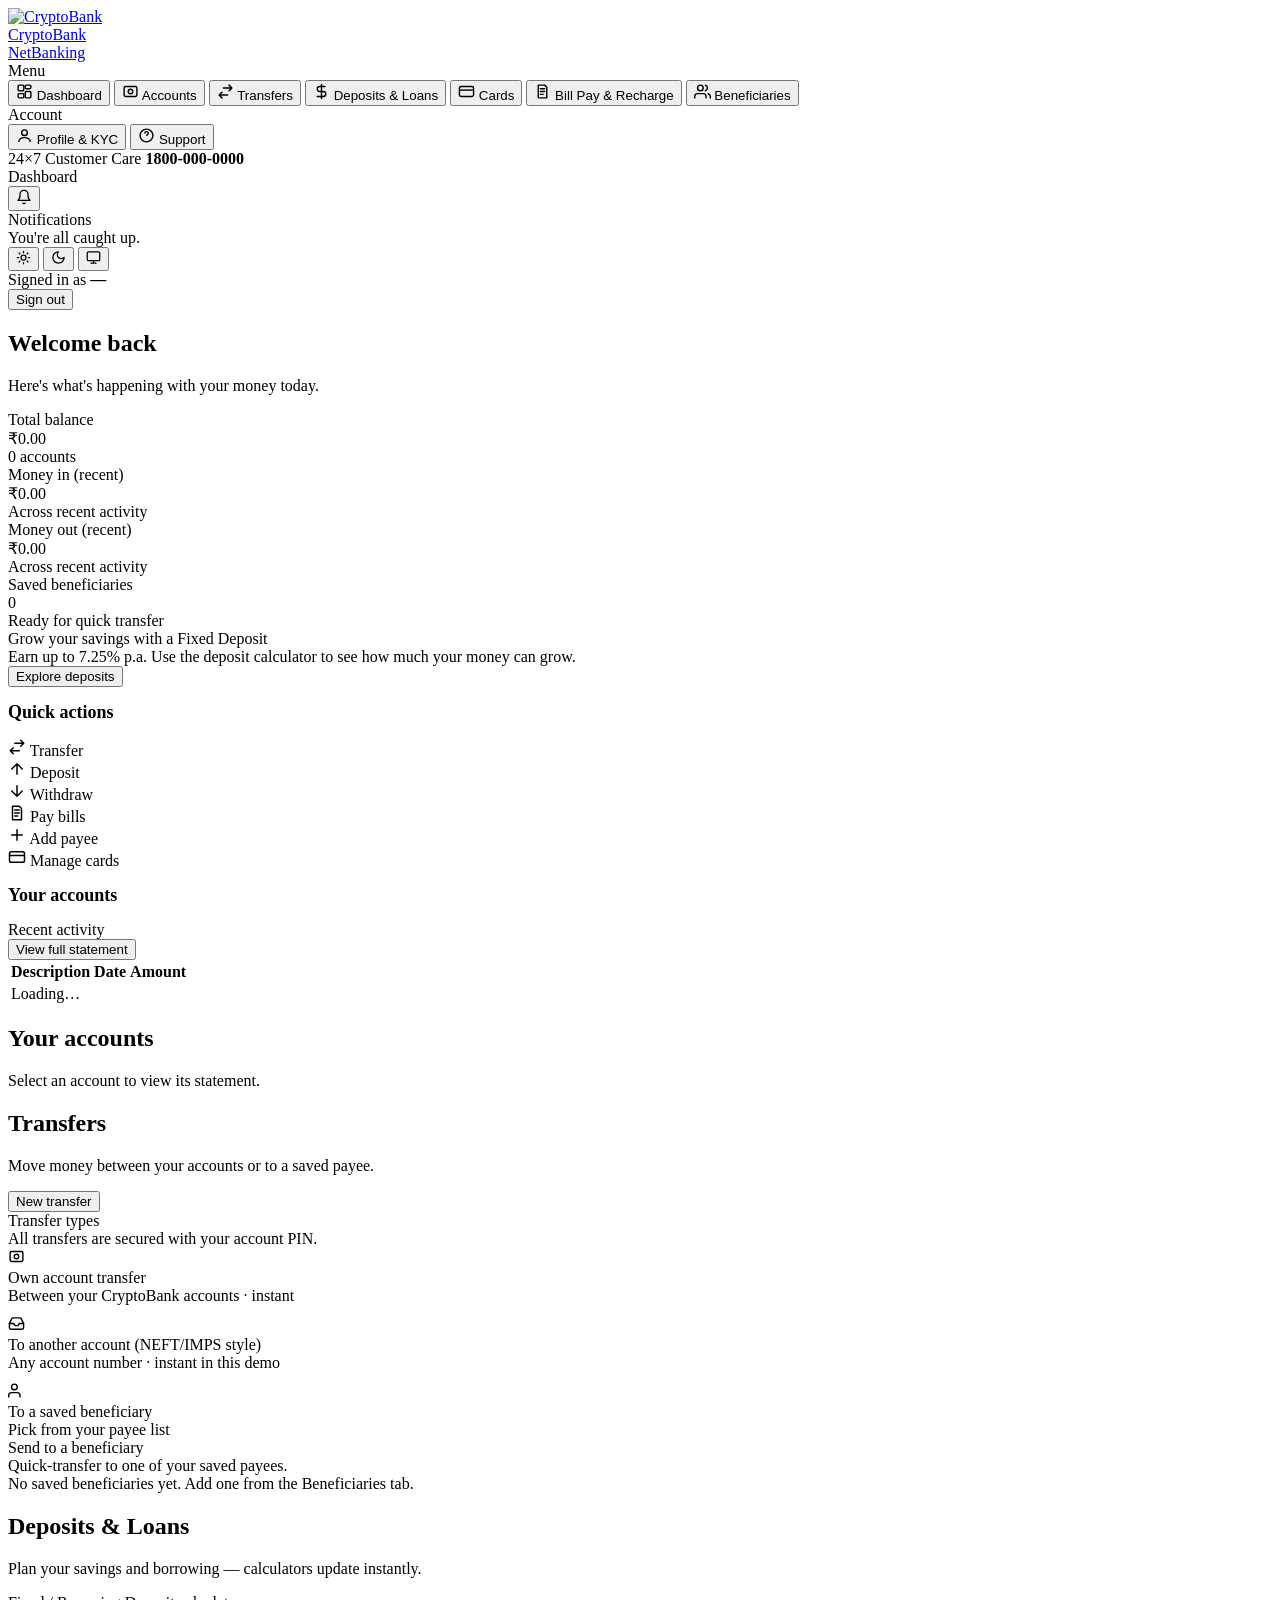
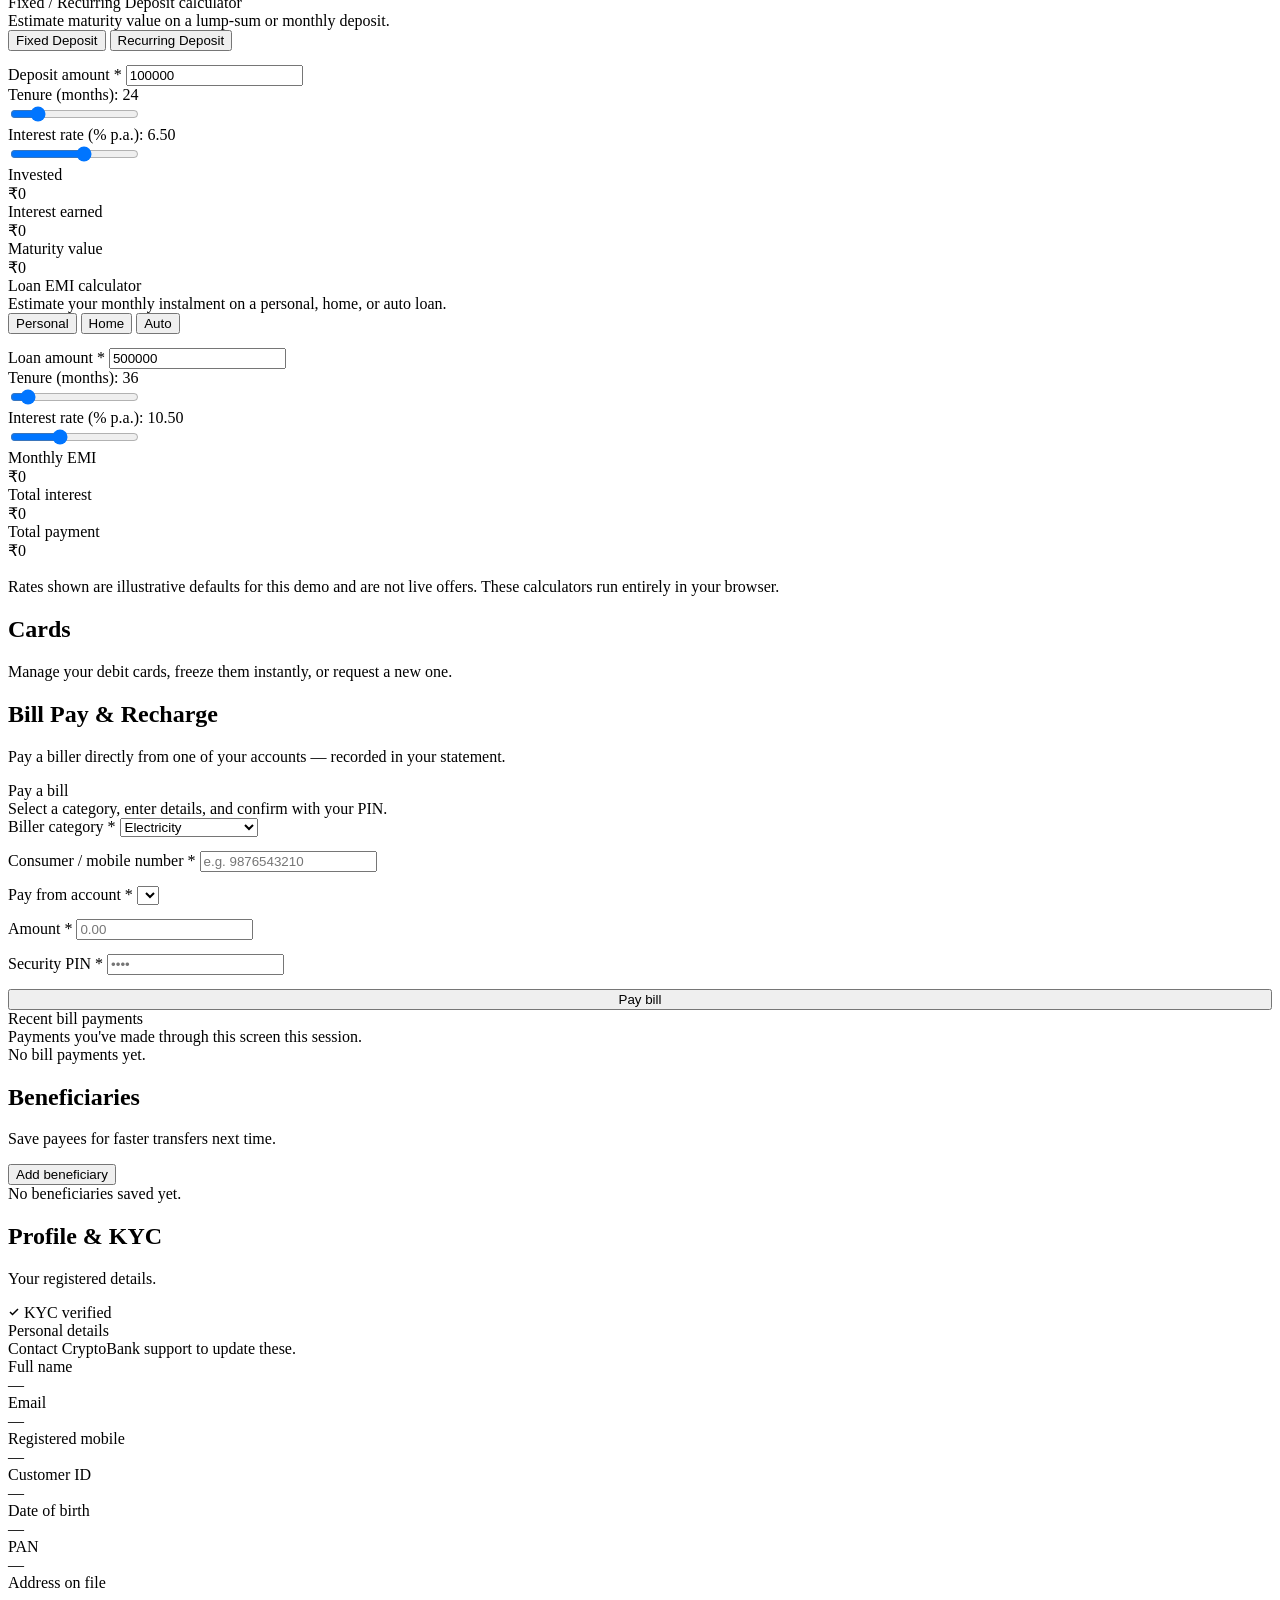
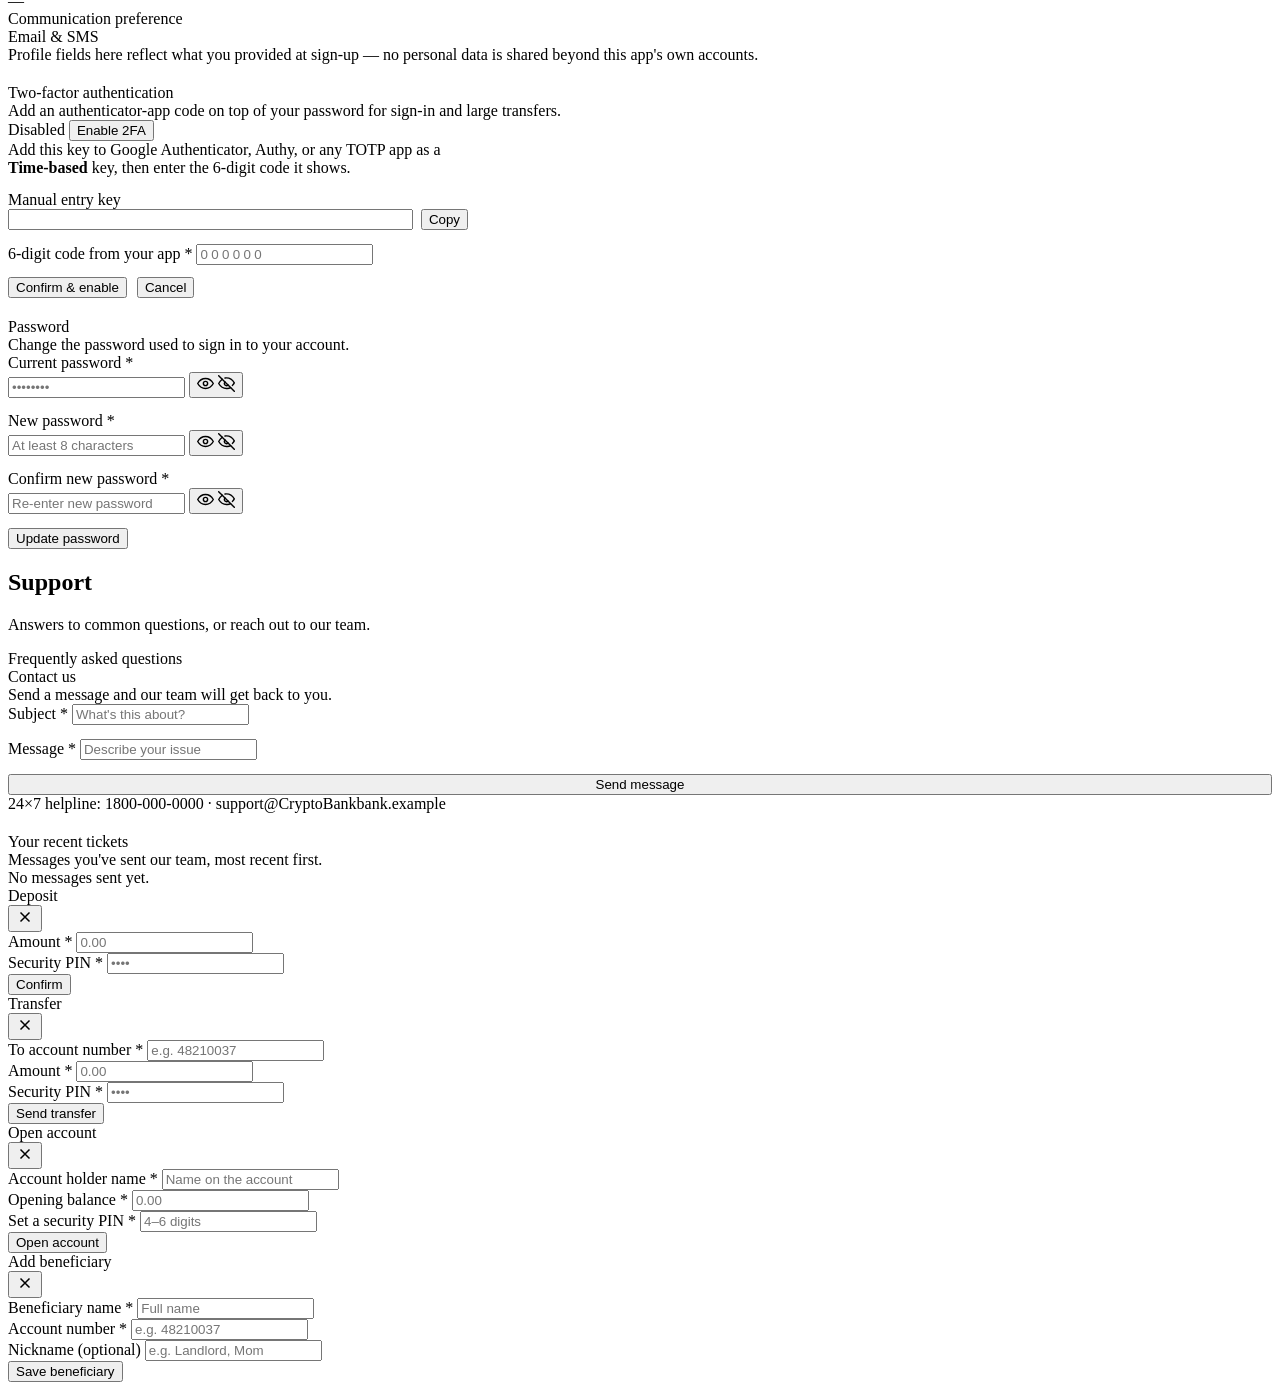
==== src/main/resources/static/index.html @ 28eaf807 "feat(frontend): implement comprehensive customer dashboard, calculators, virtual cards, and admin co" ====
<!DOCTYPE html>
<html lang="en">
<head>
  <meta charset="UTF-8" />
  <meta name="viewport" content="width=device-width, initial-scale=1.0" />
  <title>CryptoBank — NetBanking</title>
  <meta name="description" content="CryptoBank NetBanking — accounts, transfers, bill pay, cards, deposits, loans and more." />
  <link rel="icon" href="/assets/favicon.svg" />
  <link rel="preconnect" href="https://fonts.googleapis.com" />
  <link rel="preconnect" href="https://fonts.gstatic.com" crossorigin />
  <link href="https://fonts.googleapis.com/css2?family=Poppins:wght@500;600;700&family=Inter:wght@400;500;600;700&family=IBM+Plex+Mono:wght@400;600&display=swap" rel="stylesheet" />
  <link rel="stylesheet" href="/css/bank.css" />
  <script src="/js/theme-init.js"></script>
</head>
<body>
  <div class="app-shell">
    <!-- Sidebar -->
    <aside class="sidebar" id="sidebar">
      <a href="/index.html" class="sidebar__brand" aria-label="CryptoBank home">
        <img src="/assets/logo.svg" alt="CryptoBank" />
        <div>
          <div class="sidebar__brand-name">CryptoBank</div>
          <div class="sidebar__brand-sub">NetBanking</div>
        </div>
      </a>

      <nav class="nav" id="nav">
        <div class="nav__group-label">Menu</div>
        <button class="nav__item is-active" data-view="dashboard" type="button">
          <svg width="17" height="17" viewBox="0 0 24 24" fill="none" stroke="currentColor" stroke-width="2"><rect x="3" y="3" width="8" height="8" rx="1.5"/><rect x="13" y="3" width="8" height="5" rx="1.5"/><rect x="13" y="12" width="8" height="9" rx="1.5"/><rect x="3" y="15" width="8" height="6" rx="1.5"/></svg>
          Dashboard
        </button>
        <button class="nav__item" data-view="accounts" type="button">
          <svg width="17" height="17" viewBox="0 0 24 24" fill="none" stroke="currentColor" stroke-width="2"><rect x="3" y="5" width="18" height="14" rx="2"/><circle cx="12" cy="12" r="3.2"/></svg>
          Accounts
        </button>
        <button class="nav__item" data-view="transfers" type="button">
          <svg width="17" height="17" viewBox="0 0 24 24" fill="none" stroke="currentColor" stroke-width="2" stroke-linecap="round" stroke-linejoin="round"><path d="M17 3l4 4-4 4M21 7H9M7 21l-4-4 4-4M3 17h12"/></svg>
          Transfers
        </button>
        <button class="nav__item" data-view="deposits" type="button">
          <svg width="17" height="17" viewBox="0 0 24 24" fill="none" stroke="currentColor" stroke-width="2" stroke-linecap="round"><path d="M12 2v20M17 5H9.5a3.5 3.5 0 0 0 0 7h5a3.5 3.5 0 0 1 0 7H6"/></svg>
          Deposits &amp; Loans
        </button>
        <button class="nav__item" data-view="cards" type="button">
          <svg width="17" height="17" viewBox="0 0 24 24" fill="none" stroke="currentColor" stroke-width="2"><rect x="2" y="5" width="20" height="14" rx="2.5"/><path d="M2 10h20"/></svg>
          Cards
        </button>
        <button class="nav__item" data-view="billpay" type="button">
          <svg width="17" height="17" viewBox="0 0 24 24" fill="none" stroke="currentColor" stroke-width="2" stroke-linecap="round" stroke-linejoin="round"><path d="M6 3h9l3 3v15H6z"/><path d="M9 8h6M9 12h6M9 16h4"/></svg>
          Bill Pay &amp; Recharge
        </button>
        <button class="nav__item" data-view="beneficiaries" type="button">
          <svg width="17" height="17" viewBox="0 0 24 24" fill="none" stroke="currentColor" stroke-width="2" stroke-linecap="round" stroke-linejoin="round"><path d="M17 21v-2a4 4 0 0 0-4-4H5a4 4 0 0 0-4 4v2"/><circle cx="9" cy="7" r="4"/><path d="M23 21v-2a4 4 0 0 0-3-3.87M16 3.13a4 4 0 0 1 0 7.75"/></svg>
          Beneficiaries
        </button>
        <div class="nav__group-label">Account</div>
        <button class="nav__item" data-view="profile" type="button">
          <svg width="17" height="17" viewBox="0 0 24 24" fill="none" stroke="currentColor" stroke-width="2"><circle cx="12" cy="8" r="4"/><path d="M4 21c0-4 4-6 8-6s8 2 8 6"/></svg>
          Profile &amp; KYC
        </button>
        <button class="nav__item" data-view="support" type="button">
          <svg width="17" height="17" viewBox="0 0 24 24" fill="none" stroke="currentColor" stroke-width="2"><circle cx="12" cy="12" r="9"/><path d="M9.5 9a2.5 2.5 0 0 1 5 0c0 1.6-2.2 2-2.5 3.4M12 17h.01"/></svg>
          Support
        </button>
        <a class="nav__item" id="adminNavLink" href="/admin.html" hidden>
          <svg width="17" height="17" viewBox="0 0 24 24" fill="none" stroke="currentColor" stroke-width="2"><path d="M12 2l8 4v6c0 5-3.5 8.5-8 10-4.5-1.5-8-5-8-10V6z"/></svg>
          Admin console
        </a>
      </nav>

      <div class="sidebar__foot">
        <div class="sidebar__helpline">
          24×7 Customer Care
          <b>1800&#8209;000&#8209;0000</b>
        </div>
      </div>
    </aside>

    <!-- Main -->
    <div class="main-col">
      <header class="appbar">
        <button class="icon-toggle" id="menuToggle" aria-label="Menu" style="display:none">
          <svg width="17" height="17" viewBox="0 0 24 24" fill="none" stroke="currentColor" stroke-width="2" stroke-linecap="round"><path d="M4 6h16M4 12h16M4 18h16"/></svg>
        </button>
        <div class="appbar__title" id="viewTitle">Dashboard</div>

        <div class="appbar__right">
          <div class="dropdown">
            <button class="icon-toggle" id="notifBtn" aria-label="Notifications" title="Notifications">
              <svg width="16" height="16" viewBox="0 0 24 24" fill="none" stroke="currentColor" stroke-width="2" stroke-linecap="round" stroke-linejoin="round"><path d="M18 8a6 6 0 0 0-12 0c0 7-3 9-3 9h18s-3-2-3-9"/><path d="M13.73 21a2 2 0 0 1-3.46 0"/></svg>
              <span class="icon-toggle__dot" id="notifDot" hidden></span>
            </button>
            <div class="dropdown__panel" id="notifPanel">
              <div class="dropdown__head">Notifications</div>
              <div id="notifList"><div class="dropdown__empty">You're all caught up.</div></div>
            </div>
          </div>

          <div class="theme-toggle" role="group" aria-label="Theme">
            <button type="button" data-theme-set="light" aria-label="Light" title="Light"><svg width="15" height="15" viewBox="0 0 24 24" fill="none" stroke="currentColor" stroke-width="2" stroke-linecap="round"><circle cx="12" cy="12" r="4"/><path d="M12 2v2M12 20v2M4.9 4.9l1.4 1.4M17.7 17.7l1.4 1.4M2 12h2M20 12h2M4.9 19.1l1.4-1.4M17.7 6.3l1.4-1.4"/></svg></button>
            <button type="button" data-theme-set="dark" aria-label="Dark" title="Dark"><svg width="15" height="15" viewBox="0 0 24 24" fill="none" stroke="currentColor" stroke-width="2" stroke-linecap="round" stroke-linejoin="round"><path d="M12 3a6 6 0 0 0 9 9 9 9 0 1 1-9-9Z"/></svg></button>
            <button type="button" data-theme-set="system" aria-label="System" title="System"><svg width="15" height="15" viewBox="0 0 24 24" fill="none" stroke="currentColor" stroke-width="2" stroke-linecap="round" stroke-linejoin="round"><rect x="2" y="3" width="20" height="14" rx="2"/><path d="M8 21h8M12 17v4"/></svg></button>
          </div>
          <div class="user-chip"><span>Signed in as</span> <b id="userName">—</b></div>
          <button class="btn btn--ghost btn--sm" id="logoutBtn">Sign out</button>
        </div>
      </header>

      <main class="wrap">

        <!-- ================= DASHBOARD ================= -->
        <section class="view is-active view-panel" data-view="dashboard">
          <div class="row-between">
            <div>
              <h1 class="section-title">Welcome back<span id="dashName"></span></h1>
              <p class="section-sub">Here's what's happening with your money today.</p>
            </div>
          </div>

          <div class="stat-grid">
            <div class="stat-card">
              <div class="stat-card__label">Total balance</div>
              <div class="stat-card__value" id="statTotal"><span class="cur">₹</span>0.00</div>
              <div class="stat-card__meta" id="statAccountsCount">0 accounts</div>
            </div>
            <div class="stat-card">
              <div class="stat-card__label">Money in (recent)</div>
              <div class="stat-card__value" id="statIn"><span class="cur">₹</span>0.00</div>
              <div class="stat-card__meta">Across recent activity</div>
            </div>
            <div class="stat-card">
              <div class="stat-card__label">Money out (recent)</div>
              <div class="stat-card__value" id="statOut"><span class="cur">₹</span>0.00</div>
              <div class="stat-card__meta">Across recent activity</div>
            </div>
            <div class="stat-card">
              <div class="stat-card__label">Saved beneficiaries</div>
              <div class="stat-card__value" id="statBenef">0</div>
              <div class="stat-card__meta">Ready for quick transfer</div>
            </div>
          </div>

          <div class="promo-banner">
            <div>
              <div class="promo-banner__title">Grow your savings with a Fixed Deposit</div>
              <div class="promo-banner__sub">Earn up to 7.25% p.a. Use the deposit calculator to see how much your money can grow.</div>
            </div>
            <button class="btn btn--primary btn--sm" data-goto="deposits">Explore deposits</button>
          </div>

          <div class="row-between" style="margin-bottom:12px">
            <h2 class="section-title" style="font-size:18px">Quick actions</h2>
          </div>
          <div class="quick-grid">
            <div class="quick-tile" data-quick="transfer">
              <span class="quick-tile__ic"><svg width="18" height="18" viewBox="0 0 24 24" fill="none" stroke="currentColor" stroke-width="2" stroke-linecap="round" stroke-linejoin="round"><path d="M17 3l4 4-4 4M21 7H9M7 21l-4-4 4-4M3 17h12"/></svg></span>
              <span class="quick-tile__label">Transfer</span>
            </div>
            <div class="quick-tile" data-quick="credit">
              <span class="quick-tile__ic"><svg width="18" height="18" viewBox="0 0 24 24" fill="none" stroke="currentColor" stroke-width="2" stroke-linecap="round"><path d="M12 19V5M5 12l7-7 7 7"/></svg></span>
              <span class="quick-tile__label">Deposit</span>
            </div>
            <div class="quick-tile" data-quick="debit">
              <span class="quick-tile__ic"><svg width="18" height="18" viewBox="0 0 24 24" fill="none" stroke="currentColor" stroke-width="2" stroke-linecap="round"><path d="M12 5v14M5 12l7 7 7-7"/></svg></span>
              <span class="quick-tile__label">Withdraw</span>
            </div>
            <div class="quick-tile" data-goto="billpay">
              <span class="quick-tile__ic"><svg width="18" height="18" viewBox="0 0 24 24" fill="none" stroke="currentColor" stroke-width="2" stroke-linecap="round" stroke-linejoin="round"><path d="M6 3h9l3 3v15H6z"/><path d="M9 8h6M9 12h6M9 16h4"/></svg></span>
              <span class="quick-tile__label">Pay bills</span>
            </div>
            <div class="quick-tile" data-goto="beneficiaries">
              <span class="quick-tile__ic"><svg width="18" height="18" viewBox="0 0 24 24" fill="none" stroke="currentColor" stroke-width="2" stroke-linecap="round" stroke-linejoin="round"><path d="M12 5v14M5 12h14"/></svg></span>
              <span class="quick-tile__label">Add payee</span>
            </div>
            <div class="quick-tile" data-goto="cards">
              <span class="quick-tile__ic"><svg width="18" height="18" viewBox="0 0 24 24" fill="none" stroke="currentColor" stroke-width="2"><rect x="2" y="5" width="20" height="14" rx="2.5"/><path d="M2 10h20"/></svg></span>
              <span class="quick-tile__label">Manage cards</span>
            </div>
          </div>

          <div class="row-between" style="margin-bottom:12px">
            <h2 class="section-title" style="font-size:18px">Your accounts</h2>
          </div>
          <div class="cards-rail" id="dashCardsRail"></div>

          <div class="statement">
            <div class="statement__head">
              <div class="statement__title">Recent activity</div>
              <button class="btn btn--ghost btn--sm" data-goto="accounts">View full statement</button>
            </div>
            <div class="table-scroll">
              <table>
                <thead><tr><th>Description</th><th>Date</th><th class="num">Amount</th></tr></thead>
                <tbody id="recentBody"><tr><td colspan="3"><div class="state"><div class="state__title">Loading…</div></div></td></tr></tbody>
              </table>
            </div>
          </div>
        </section>

        <!-- ================= ACCOUNTS ================= -->
        <section class="view view-panel" data-view="accounts">
          <div class="row-between">
            <div>
              <h1 class="section-title">Your accounts</h1>
              <p class="section-sub" id="accountsSub">Select an account to view its statement.</p>
            </div>
          </div>

          <div class="cards-rail" id="cardsRail"></div>

          <section id="detailSection" hidden>
            <div class="actions-bar">
              <button class="btn btn--primary btn--sm" data-action="credit">Deposit</button>
              <button class="btn btn--ghost btn--sm" data-action="debit">Withdraw</button>
              <button class="btn btn--ghost btn--sm" data-action="transfer">Transfer</button>
              <button class="btn btn--ghost btn--sm" id="downloadStatementBtn">Download statement (CSV)</button>
            </div>

            <div class="statement">
              <div class="statement__head">
                <div>
                  <div class="statement__title">Statement</div>
                  <div class="statement__acct" id="statementAcct">—</div>
                </div>
              </div>
              <div class="table-scroll">
                <table>
                  <thead>
                    <tr><th>Description</th><th>Date</th><th class="num">Amount</th><th class="num">Balance</th></tr>
                  </thead>
                  <tbody id="ledgerBody"></tbody>
                </table>
              </div>
              <div class="pagination" id="pagination" hidden>
                <span class="pagination__info" id="pageInfo"></span>
                <div class="pagination__controls">
                  <button class="icon-btn" id="prevPage" aria-label="Previous">‹</button>
                  <span class="pagination__page" id="pageIndicator"></span>
                  <button class="icon-btn" id="nextPage" aria-label="Next">›</button>
                </div>
              </div>
            </div>
          </section>
        </section>

        <!-- ================= TRANSFERS ================= -->
        <section class="view view-panel" data-view="transfers">
          <div class="row-between">
            <div>
              <h1 class="section-title">Transfers</h1>
              <p class="section-sub">Move money between your accounts or to a saved payee.</p>
            </div>
            <button class="btn btn--primary btn--sm" id="newTransferBtn">New transfer</button>
          </div>

          <div class="grid-2">
            <div class="panel">
              <div class="panel__title">Transfer types</div>
              <div class="panel__sub">All transfers are secured with your account PIN.</div>
              <div style="display:flex;flex-direction:column;gap:10px">
                <div class="list-row">
                  <div class="list-row__avatar"><svg width="17" height="17" viewBox="0 0 24 24" fill="none" stroke="currentColor" stroke-width="2"><rect x="3" y="5" width="18" height="14" rx="2"/><circle cx="12" cy="12" r="3.2"/></svg></div>
                  <div><div class="list-row__name">Own account transfer</div><div class="list-row__meta">Between your CryptoBank accounts · instant</div></div>
                </div>
                <div class="list-row">
                  <div class="list-row__avatar"><svg width="17" height="17" viewBox="0 0 24 24" fill="none" stroke="currentColor" stroke-width="2" stroke-linecap="round"><path d="M22 12h-6l-2 3h-4l-2-3H2"/><path d="M5.45 5.11 2 12v6a2 2 0 0 0 2 2h16a2 2 0 0 0 2-2v-6l-3.45-6.89A2 2 0 0 0 16.76 4H7.24a2 2 0 0 0-1.79 1.11Z"/></svg></div>
                  <div><div class="list-row__name">To another account (NEFT/IMPS style)</div><div class="list-row__meta">Any account number · instant in this demo</div></div>
                </div>
                <div class="list-row">
                  <div class="list-row__avatar"><svg width="17" height="17" viewBox="0 0 24 24" fill="none" stroke="currentColor" stroke-width="2" stroke-linecap="round" stroke-linejoin="round"><path d="M17 21v-2a4 4 0 0 0-4-4H5a4 4 0 0 0-4 4v2"/><circle cx="9" cy="7" r="4"/></svg></div>
                  <div><div class="list-row__name">To a saved beneficiary</div><div class="list-row__meta">Pick from your payee list</div></div>
                </div>
              </div>
            </div>

            <div class="panel">
              <div class="panel__title">Send to a beneficiary</div>
              <div class="panel__sub">Quick-transfer to one of your saved payees.</div>
              <div id="transferBenefList"><div class="empty-hint">No saved beneficiaries yet. Add one from the Beneficiaries tab.</div></div>
            </div>
          </div>
        </section>

        <!-- ================= DEPOSITS & LOANS ================= -->
        <section class="view view-panel" data-view="deposits">
          <div class="row-between">
            <div>
              <h1 class="section-title">Deposits &amp; Loans</h1>
              <p class="section-sub">Plan your savings and borrowing — calculators update instantly.</p>
            </div>
          </div>

          <div class="grid-2">
            <div class="panel">
              <div class="panel__title">Fixed / Recurring Deposit calculator</div>
              <div class="panel__sub">Estimate maturity value on a lump-sum or monthly deposit.</div>

              <div class="tag-select" id="fdType">
                <button type="button" class="is-active" data-type="fd">Fixed Deposit</button>
                <button type="button" data-type="rd">Recurring Deposit</button>
              </div>

              <div class="field" style="margin-top:14px">
                <label id="fdAmountLabel">Deposit amount <span class="req">*</span></label>
                <input id="fdAmount" class="mono" inputmode="decimal" placeholder="e.g. 100000" value="100000" />
              </div>
              <div class="field">
                <label>Tenure (months): <span id="fdTenureVal">24</span></label>
                <div class="range-row">
                  <input type="range" id="fdTenure" min="3" max="120" value="24" />
                </div>
              </div>
              <div class="field">
                <label>Interest rate (% p.a.): <span id="fdRateVal">6.50</span></label>
                <div class="range-row">
                  <input type="range" id="fdRate" min="3" max="9" step="0.05" value="6.5" />
                </div>
              </div>

              <div class="result-strip">
                <div class="result-tile"><div class="result-tile__label">Invested</div><div class="result-tile__value" id="fdInvested">₹0</div></div>
                <div class="result-tile"><div class="result-tile__label">Interest earned</div><div class="result-tile__value" id="fdInterest">₹0</div></div>
                <div class="result-tile"><div class="result-tile__label">Maturity value</div><div class="result-tile__value" id="fdMaturity">₹0</div></div>
              </div>
            </div>

            <div class="panel">
              <div class="panel__title">Loan EMI calculator</div>
              <div class="panel__sub">Estimate your monthly instalment on a personal, home, or auto loan.</div>

              <div class="tag-select" id="loanType">
                <button type="button" class="is-active" data-rate="10.5">Personal</button>
                <button type="button" data-rate="8.4">Home</button>
                <button type="button" data-rate="9.2">Auto</button>
              </div>

              <div class="field" style="margin-top:14px">
                <label>Loan amount <span class="req">*</span></label>
                <input id="loanAmount" class="mono" inputmode="decimal" placeholder="e.g. 500000" value="500000" />
              </div>
              <div class="field">
                <label>Tenure (months): <span id="loanTenureVal">36</span></label>
                <div class="range-row">
                  <input type="range" id="loanTenure" min="6" max="360" value="36" />
                </div>
              </div>
              <div class="field">
                <label>Interest rate (% p.a.): <span id="loanRateVal">10.50</span></label>
                <div class="range-row">
                  <input type="range" id="loanRate" min="6" max="18" step="0.05" value="10.5" />
                </div>
              </div>

              <div class="result-strip">
                <div class="result-tile"><div class="result-tile__label">Monthly EMI</div><div class="result-tile__value" id="loanEmi">₹0</div></div>
                <div class="result-tile"><div class="result-tile__label">Total interest</div><div class="result-tile__value" id="loanInterest">₹0</div></div>
                <div class="result-tile"><div class="result-tile__label">Total payment</div><div class="result-tile__value" id="loanTotal">₹0</div></div>
              </div>
            </div>
          </div>
          <p class="note-strip" style="margin-top:18px">Rates shown are illustrative defaults for this demo and are not live offers. These calculators run entirely in your browser.</p>
        </section>

        <!-- ================= CARDS ================= -->
        <section class="view view-panel" data-view="cards">
          <div class="row-between">
            <div>
              <h1 class="section-title">Cards</h1>
              <p class="section-sub">Manage your debit cards, freeze them instantly, or request a new one.</p>
            </div>
          </div>
          <div id="cardsViewBody"></div>
        </section>

        <!-- ================= BILL PAY ================= -->
        <section class="view view-panel" data-view="billpay">
          <div class="row-between">
            <div>
              <h1 class="section-title">Bill Pay &amp; Recharge</h1>
              <p class="section-sub">Pay a biller directly from one of your accounts — recorded in your statement.</p>
            </div>
          </div>

          <div class="grid-2">
            <div class="panel">
              <div class="panel__title">Pay a bill</div>
              <div class="panel__sub">Select a category, enter details, and confirm with your PIN.</div>
              <form id="billForm" novalidate style="display:flex;flex-direction:column;gap:14px">
                <div class="field">
                  <label>Biller category <span class="req">*</span></label>
                  <select name="category" id="billCategory">
                    <option>Electricity</option>
                    <option>Mobile Recharge</option>
                    <option>DTH / Cable</option>
                    <option>Water Bill</option>
                    <option>Broadband / Wi-Fi</option>
                    <option>Credit Card Bill</option>
                    <option>Insurance Premium</option>
                    <option>LPG Gas Booking</option>
                  </select>
                </div>
                <div class="field">
                  <label>Consumer / mobile number <span class="req">*</span></label>
                  <input name="consumer" class="mono" placeholder="e.g. 9876543210" />
                  <span class="field__error" data-error="consumer"></span>
                </div>
                <div class="field">
                  <label>Pay from account <span class="req">*</span></label>
                  <select name="account" id="billAccount"></select>
                </div>
                <div class="field">
                  <label>Amount <span class="req">*</span></label>
                  <input name="amount" class="mono" inputmode="decimal" placeholder="0.00" />
                  <span class="field__error" data-error="amount"></span>
                </div>
                <div class="field">
                  <label>Security PIN <span class="req">*</span></label>
                  <input name="pin" class="mono" type="password" inputmode="numeric" placeholder="••••" maxlength="6" />
                  <span class="field__error" data-error="pin"></span>
                </div>
                <button type="submit" class="btn btn--primary btn--block" id="billSubmit">Pay bill</button>
              </form>
            </div>

            <div class="panel">
              <div class="panel__title">Recent bill payments</div>
              <div class="panel__sub">Payments you've made through this screen this session.</div>
              <div id="billHistory"><div class="empty-hint">No bill payments yet.</div></div>
            </div>
          </div>
        </section>

        <!-- ================= BENEFICIARIES ================= -->
        <section class="view view-panel" data-view="beneficiaries">
          <div class="row-between">
            <div>
              <h1 class="section-title">Beneficiaries</h1>
              <p class="section-sub">Save payees for faster transfers next time.</p>
            </div>
            <button class="btn btn--primary btn--sm" id="addBenefBtn">Add beneficiary</button>
          </div>
          <div class="panel">
            <div id="benefList"><div class="empty-hint">No beneficiaries saved yet.</div></div>
          </div>
        </section>

        <!-- ================= PROFILE ================= -->
        <section class="view view-panel" data-view="profile">
          <div class="row-between">
            <div>
              <h1 class="section-title">Profile &amp; KYC</h1>
              <p class="section-sub">Your registered details.</p>
            </div>
            <span class="kyc-badge"><svg width="12" height="12" viewBox="0 0 24 24" fill="none" stroke="currentColor" stroke-width="3"><path d="M20 6 9 17l-5-5"/></svg> KYC verified</span>
          </div>

          <div class="panel">
            <div class="panel__title">Personal details</div>
            <div class="panel__sub">Contact CryptoBank support to update these.</div>
            <div class="profile-grid">
              <div class="profile-row"><label>Full name</label><div class="val" id="profName">—</div></div>
              <div class="profile-row"><label>Email</label><div class="val" id="profEmail">—</div></div>
              <div class="profile-row"><label>Registered mobile</label><div class="val" id="profPhone">—</div></div>
              <div class="profile-row"><label>Customer ID</label><div class="val" id="profCustId">—</div></div>
              <div class="profile-row"><label>Date of birth</label><div class="val" id="profDob">—</div></div>
              <div class="profile-row"><label>PAN</label><div class="val" id="profPan">—</div></div>
              <div class="profile-row"><label>Address on file</label><div class="val" id="profAddress">—</div></div>
              <div class="profile-row"><label>Communication preference</label><div class="val">Email &amp; SMS</div></div>
            </div>
            <div class="note-strip">Profile fields here reflect what you provided at sign-up — no personal data is shared beyond this app's own accounts.</div>
          </div>

          <div class="panel" style="margin-top:20px">
            <div class="panel__title">Two-factor authentication</div>
            <div class="panel__sub">Add an authenticator-app code on top of your password for sign-in and large transfers.</div>

            <div id="twofaOff">
              <div class="row-between" style="gap:12px">
                <span class="status-pill status-pill--frozen" id="twofaOffBadge">Disabled</span>
                <button class="btn btn--primary btn--sm" id="twofaStartBtn">Enable 2FA</button>
              </div>
            </div>

            <div id="twofaSetup" hidden style="max-width:460px;display:flex;flex-direction:column;gap:14px">
              <div class="note-strip">Add this key to Google Authenticator, Authy, or any TOTP app as a <b>Time-based</b> key, then enter the 6-digit code it shows.</div>
              <div class="field">
                <label>Manual entry key</label>
                <div style="display:flex;gap:8px">
                  <input class="mono" id="twofaSecret" readonly style="flex:1" />
                  <button type="button" class="btn btn--ghost btn--sm" id="twofaCopyBtn">Copy</button>
                </div>
              </div>
              <form id="twofaEnableForm" novalidate style="display:flex;flex-direction:column;gap:12px">
                <div class="field">
                  <label>6-digit code from your app <span class="req">*</span></label>
                  <input name="code" class="mono" inputmode="numeric" maxlength="6" placeholder="000000" style="letter-spacing:.25em" />
                  <span class="field__error" data-error="code"></span>
                </div>
                <div style="display:flex;gap:10px">
                  <button type="submit" class="btn btn--primary" id="twofaEnableSubmit">Confirm &amp; enable</button>
                  <button type="button" class="btn btn--ghost" id="twofaCancelBtn">Cancel</button>
                </div>
              </form>
            </div>

            <div id="twofaOn" hidden>
              <div class="row-between" style="gap:12px;margin-bottom:14px">
                <span class="status-pill status-pill--active">Enabled</span>
                <span class="section-sub" style="margin:0">Transfers of ₹50,000+ will ask for a code.</span>
              </div>
              <form id="twofaDisableForm" novalidate style="display:flex;flex-direction:column;gap:14px;max-width:420px">
                <div class="field">
                  <label>Current password <span class="req">*</span></label>
                  <div class="field--password">
                    <input name="password" type="password" autocomplete="current-password" placeholder="••••••••" />
                    <button type="button" class="field__eye" data-toggle-pw aria-label="Show password" aria-pressed="false">
                      <svg width="17" height="17" viewBox="0 0 24 24" fill="none" stroke="currentColor" stroke-width="2" stroke-linecap="round" stroke-linejoin="round" class="eye-open"><path d="M1 12s4-7 11-7 11 7 11 7-4 7-11 7-11-7-11-7Z"/><circle cx="12" cy="12" r="3"/></svg>
                      <svg width="17" height="17" viewBox="0 0 24 24" fill="none" stroke="currentColor" stroke-width="2" stroke-linecap="round" stroke-linejoin="round" class="eye-closed"><path d="M17.94 17.94A10.94 10.94 0 0 1 12 19c-7 0-11-7-11-7a21.6 21.6 0 0 1 5.06-5.94M9.9 4.24A10.94 10.94 0 0 1 12 4c7 0 11 7 11 7a21.6 21.6 0 0 1-2.61 3.68M14.12 14.12a3 3 0 1 1-4.24-4.24"/><path d="M1 1l22 22"/></svg>
                    </button>
                  </div>
                  <span class="field__error" data-error="password"></span>
                </div>
                <div class="field">
                  <label>6-digit code <span class="req">*</span></label>
                  <input name="code" class="mono" inputmode="numeric" maxlength="6" placeholder="000000" style="letter-spacing:.25em" />
                  <span class="field__error" data-error="code"></span>
                </div>
                <button type="submit" class="btn btn--danger" id="twofaDisableSubmit" style="align-self:flex-start">Disable 2FA</button>
              </form>
            </div>
          </div>

          <div class="panel" style="margin-top:20px">
            <div class="panel__title">Password</div>
            <div class="panel__sub">Change the password used to sign in to your account.</div>
            <form id="passwordForm" novalidate style="display:flex;flex-direction:column;gap:14px;max-width:420px">
              <div class="field">
                <label>Current password <span class="req">*</span></label>
                <div class="field--password">
                  <input name="currentPassword" type="password" autocomplete="current-password" placeholder="••••••••" />
                  <button type="button" class="field__eye" data-toggle-pw aria-label="Show password" aria-pressed="false">
                    <svg width="17" height="17" viewBox="0 0 24 24" fill="none" stroke="currentColor" stroke-width="2" stroke-linecap="round" stroke-linejoin="round" class="eye-open"><path d="M1 12s4-7 11-7 11 7 11 7-4 7-11 7-11-7-11-7Z"/><circle cx="12" cy="12" r="3"/></svg>
                    <svg width="17" height="17" viewBox="0 0 24 24" fill="none" stroke="currentColor" stroke-width="2" stroke-linecap="round" stroke-linejoin="round" class="eye-closed"><path d="M17.94 17.94A10.94 10.94 0 0 1 12 19c-7 0-11-7-11-7a21.6 21.6 0 0 1 5.06-5.94M9.9 4.24A10.94 10.94 0 0 1 12 4c7 0 11 7 11 7a21.6 21.6 0 0 1-2.61 3.68M14.12 14.12a3 3 0 1 1-4.24-4.24"/><path d="M1 1l22 22"/></svg>
                  </button>
                </div>
                <span class="field__error" data-error="currentPassword"></span>
              </div>
              <div class="field">
                <label>New password <span class="req">*</span></label>
                <div class="field--password">
                  <input name="newPassword" type="password" autocomplete="new-password" placeholder="At least 8 characters" />
                  <button type="button" class="field__eye" data-toggle-pw aria-label="Show password" aria-pressed="false">
                    <svg width="17" height="17" viewBox="0 0 24 24" fill="none" stroke="currentColor" stroke-width="2" stroke-linecap="round" stroke-linejoin="round" class="eye-open"><path d="M1 12s4-7 11-7 11 7 11 7-4 7-11 7-11-7-11-7Z"/><circle cx="12" cy="12" r="3"/></svg>
                    <svg width="17" height="17" viewBox="0 0 24 24" fill="none" stroke="currentColor" stroke-width="2" stroke-linecap="round" stroke-linejoin="round" class="eye-closed"><path d="M17.94 17.94A10.94 10.94 0 0 1 12 19c-7 0-11-7-11-7a21.6 21.6 0 0 1 5.06-5.94M9.9 4.24A10.94 10.94 0 0 1 12 4c7 0 11 7 11 7a21.6 21.6 0 0 1-2.61 3.68M14.12 14.12a3 3 0 1 1-4.24-4.24"/><path d="M1 1l22 22"/></svg>
                  </button>
                </div>
                <span class="field__error" data-error="newPassword"></span>
              </div>
              <div class="field">
                <label>Confirm new password <span class="req">*</span></label>
                <div class="field--password">
                  <input name="confirmPassword" type="password" autocomplete="new-password" placeholder="Re-enter new password" />
                  <button type="button" class="field__eye" data-toggle-pw aria-label="Show password" aria-pressed="false">
                    <svg width="17" height="17" viewBox="0 0 24 24" fill="none" stroke="currentColor" stroke-width="2" stroke-linecap="round" stroke-linejoin="round" class="eye-open"><path d="M1 12s4-7 11-7 11 7 11 7-4 7-11 7-11-7-11-7Z"/><circle cx="12" cy="12" r="3"/></svg>
                    <svg width="17" height="17" viewBox="0 0 24 24" fill="none" stroke="currentColor" stroke-width="2" stroke-linecap="round" stroke-linejoin="round" class="eye-closed"><path d="M17.94 17.94A10.94 10.94 0 0 1 12 19c-7 0-11-7-11-7a21.6 21.6 0 0 1 5.06-5.94M9.9 4.24A10.94 10.94 0 0 1 12 4c7 0 11 7 11 7a21.6 21.6 0 0 1-2.61 3.68M14.12 14.12a3 3 0 1 1-4.24-4.24"/><path d="M1 1l22 22"/></svg>
                  </button>
                </div>
                <span class="field__error" data-error="confirmPassword"></span>
              </div>
              <button type="submit" class="btn btn--primary" id="passwordSubmit" style="align-self:flex-start">Update password</button>
            </form>
          </div>
        </section>

        <!-- ================= SUPPORT ================= -->
        <section class="view view-panel" data-view="support">
          <div class="row-between">
            <div>
              <h1 class="section-title">Support</h1>
              <p class="section-sub">Answers to common questions, or reach out to our team.</p>
            </div>
          </div>

          <div class="grid-2">
            <div class="panel">
              <div class="panel__title">Frequently asked questions</div>
              <div id="faqList"></div>
            </div>
            <div class="panel">
              <div class="panel__title">Contact us</div>
              <div class="panel__sub">Send a message and our team will get back to you.</div>
              <form id="supportForm" style="display:flex;flex-direction:column;gap:14px">
                <div class="field">
                  <label>Subject <span class="req">*</span></label>
                  <input name="subject" placeholder="What's this about?" required />
                </div>
                <div class="field">
                  <label>Message <span class="req">*</span></label>
                  <input name="message" placeholder="Describe your issue" required />
                </div>
                <button type="submit" class="btn btn--primary btn--block" id="supportSubmit">Send message</button>
              </form>
              <div class="note-strip">24×7 helpline: 1800-000-0000 · support@CryptoBankbank.example</div>
            </div>
          </div>

          <div class="panel" style="margin-top:20px">
            <div class="panel__title">Your recent tickets</div>
            <div class="panel__sub">Messages you've sent our team, most recent first.</div>
            <div id="ticketList"><div class="empty-hint">No messages sent yet.</div></div>
          </div>
        </section>

      </main>
    </div>
  </div>

  <!-- Money modal (deposit / withdraw) -->
  <div class="overlay" id="moneyOverlay">
    <div class="modal" role="dialog" aria-modal="true">
      <div class="modal__head">
        <div class="modal__title" id="moneyTitle">Deposit</div>
        <button class="modal__close" id="moneyClose" aria-label="Close"><svg width="18" height="18" viewBox="0 0 24 24" fill="none" stroke="currentColor" stroke-width="2"><path d="M18 6 6 18M6 6l12 12"/></svg></button>
      </div>
      <form id="moneyForm" class="modal__body" novalidate>
        <div class="field">
          <label>Amount <span class="req">*</span></label>
          <input name="amount" class="mono" inputmode="decimal" placeholder="0.00" />
          <span class="field__error" data-error="amount"></span>
        </div>
        <div class="field">
          <label>Security PIN <span class="req">*</span></label>
          <input name="pin" class="mono" type="password" inputmode="numeric" placeholder="••••" maxlength="6" />
          <span class="field__error" data-error="pin"></span>
        </div>
        <button type="submit" class="btn btn--primary btn--block" id="moneySubmit">Confirm</button>
      </form>
    </div>
  </div>

  <!-- Transfer modal -->
  <div class="overlay" id="transferOverlay">
    <div class="modal" role="dialog" aria-modal="true">
      <div class="modal__head">
        <div class="modal__title">Transfer</div>
        <button class="modal__close" id="transferClose" aria-label="Close"><svg width="18" height="18" viewBox="0 0 24 24" fill="none" stroke="currentColor" stroke-width="2"><path d="M18 6 6 18M6 6l12 12"/></svg></button>
      </div>
      <form id="transferForm" class="modal__body" novalidate>
        <div class="field">
          <label>To account number <span class="req">*</span></label>
          <input name="toAccountNumber" class="mono" inputmode="numeric" placeholder="e.g. 48210037" />
          <span class="field__error" data-error="toAccountNumber"></span>
        </div>
        <div class="field">
          <label>Amount <span class="req">*</span></label>
          <input name="amount" class="mono" inputmode="decimal" placeholder="0.00" />
          <span class="field__error" data-error="amount"></span>
        </div>
        <div class="field">
          <label>Security PIN <span class="req">*</span></label>
          <input name="pin" class="mono" type="password" inputmode="numeric" placeholder="••••" maxlength="6" />
          <span class="field__error" data-error="pin"></span>
        </div>
        <div class="field" id="transferTotpField" hidden>
          <label>2FA code <span class="req">*</span></label>
          <input name="totpCode" class="mono" inputmode="numeric" maxlength="6" placeholder="000000" style="letter-spacing:.25em" />
          <span class="field__error" data-error="totpCode"></span>
        </div>
        <button type="submit" class="btn btn--primary btn--block" id="transferSubmit">Send transfer</button>
      </form>
    </div>
  </div>

  <!-- Open account modal -->
  <div class="overlay" id="openOverlay">
    <div class="modal" role="dialog" aria-modal="true">
      <div class="modal__head">
        <div class="modal__title">Open account</div>
        <button class="modal__close" id="openClose" aria-label="Close"><svg width="18" height="18" viewBox="0 0 24 24" fill="none" stroke="currentColor" stroke-width="2"><path d="M18 6 6 18M6 6l12 12"/></svg></button>
      </div>
      <form id="openForm" class="modal__body" novalidate>
        <div class="field">
          <label>Account holder name <span class="req">*</span></label>
          <input name="holderName" placeholder="Name on the account" />
          <span class="field__error" data-error="holderName"></span>
        </div>
        <div class="field">
          <label>Opening balance <span class="req">*</span></label>
          <input name="openingBalance" class="mono" inputmode="decimal" placeholder="0.00" />
          <span class="field__error" data-error="openingBalance"></span>
        </div>
        <div class="field">
          <label>Set a security PIN <span class="req">*</span></label>
          <input name="pin" class="mono" type="password" inputmode="numeric" placeholder="4–6 digits" maxlength="6" />
          <span class="field__error" data-error="pin"></span>
        </div>
        <button type="submit" class="btn btn--primary btn--block" id="openSubmit">Open account</button>
      </form>
    </div>
  </div>

  <!-- Add beneficiary modal -->
  <div class="overlay" id="benefOverlay">
    <div class="modal" role="dialog" aria-modal="true">
      <div class="modal__head">
        <div class="modal__title">Add beneficiary</div>
        <button class="modal__close" id="benefClose" aria-label="Close"><svg width="18" height="18" viewBox="0 0 24 24" fill="none" stroke="currentColor" stroke-width="2"><path d="M18 6 6 18M6 6l12 12"/></svg></button>
      </div>
      <form id="benefForm" class="modal__body" novalidate>
        <div class="field">
          <label>Beneficiary name <span class="req">*</span></label>
          <input name="name" placeholder="Full name" required />
          <span class="field__error" data-error="name"></span>
        </div>
        <div class="field">
          <label>Account number <span class="req">*</span></label>
          <input name="accountNumber" class="mono" inputmode="numeric" placeholder="e.g. 48210037" required />
          <span class="field__error" data-error="accountNumber"></span>
        </div>
        <div class="field">
          <label>Nickname (optional)</label>
          <input name="nickname" placeholder="e.g. Landlord, Mom" />
        </div>
        <button type="submit" class="btn btn--primary btn--block">Save beneficiary</button>
      </form>
    </div>
  </div>

  <div class="toasts" id="toasts" role="status" aria-live="polite"></div>
  <script src="/js/app.js"></script>
</body>
</html>
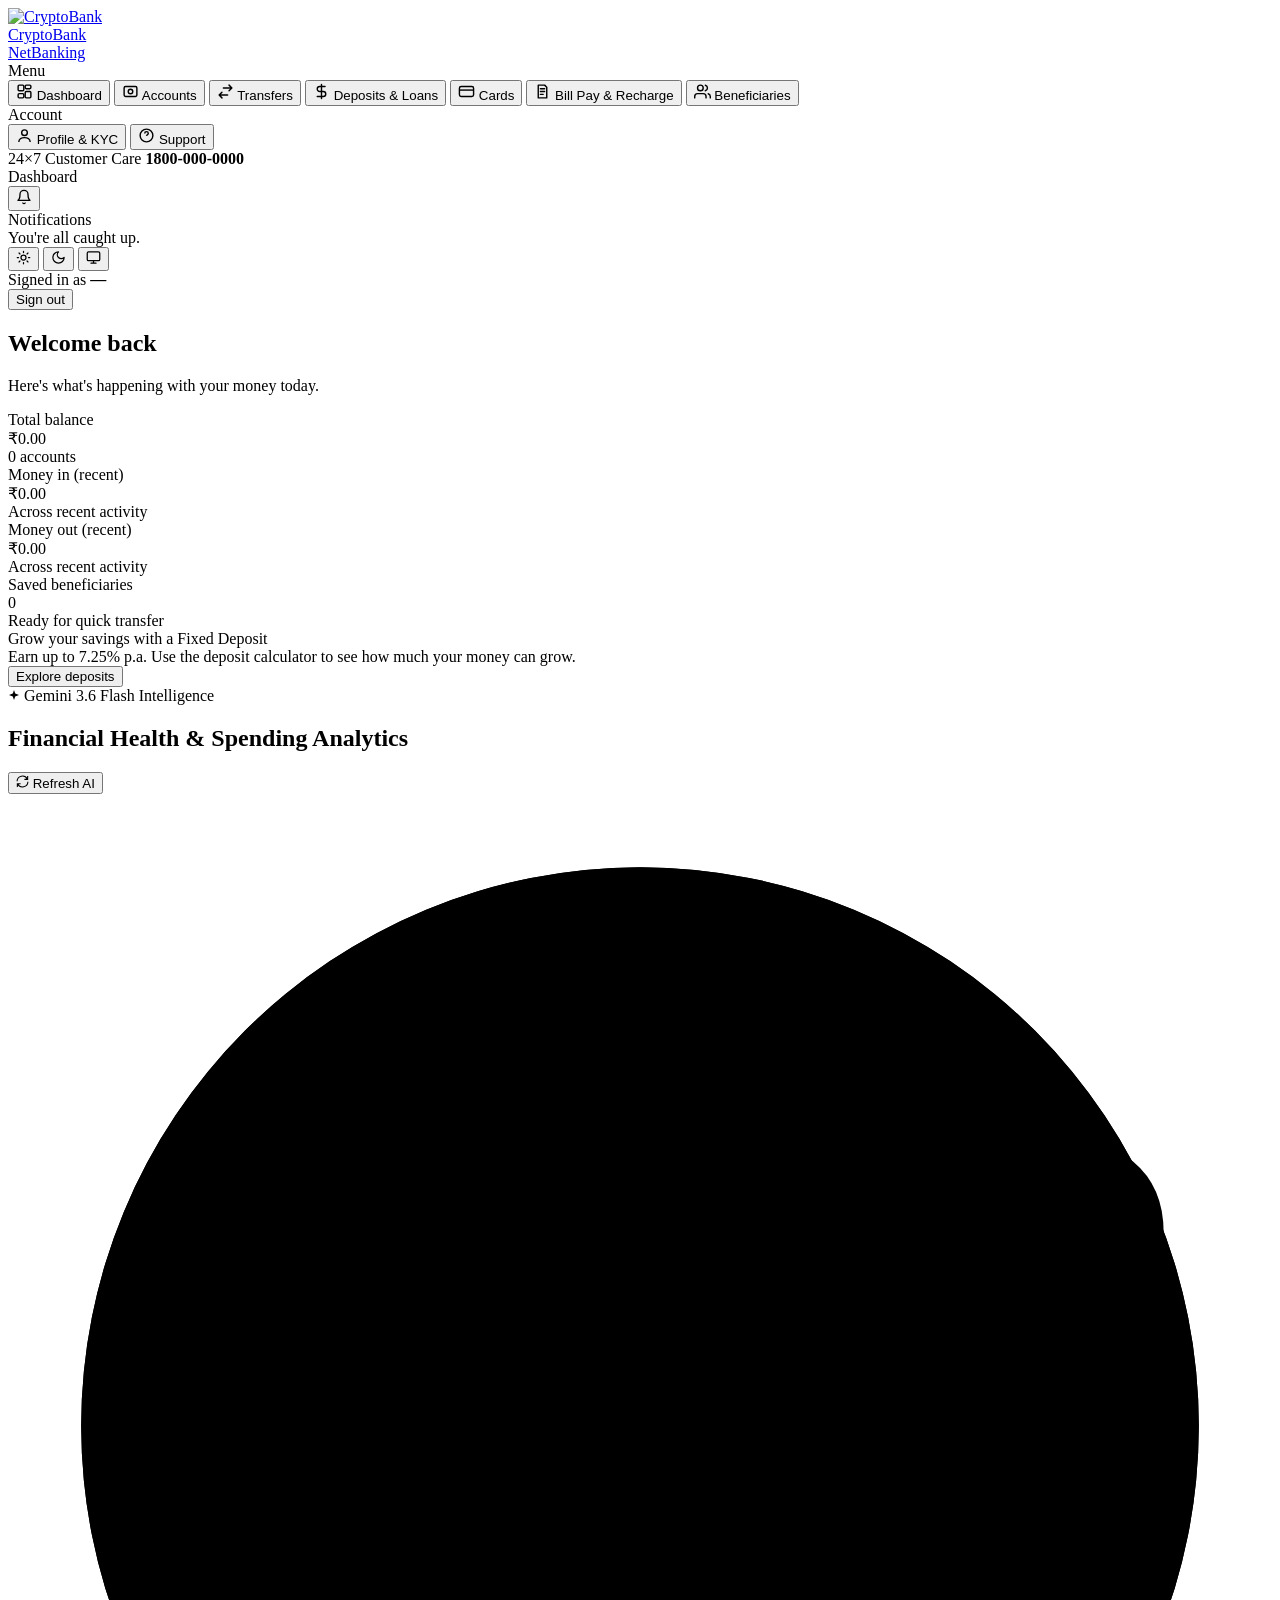
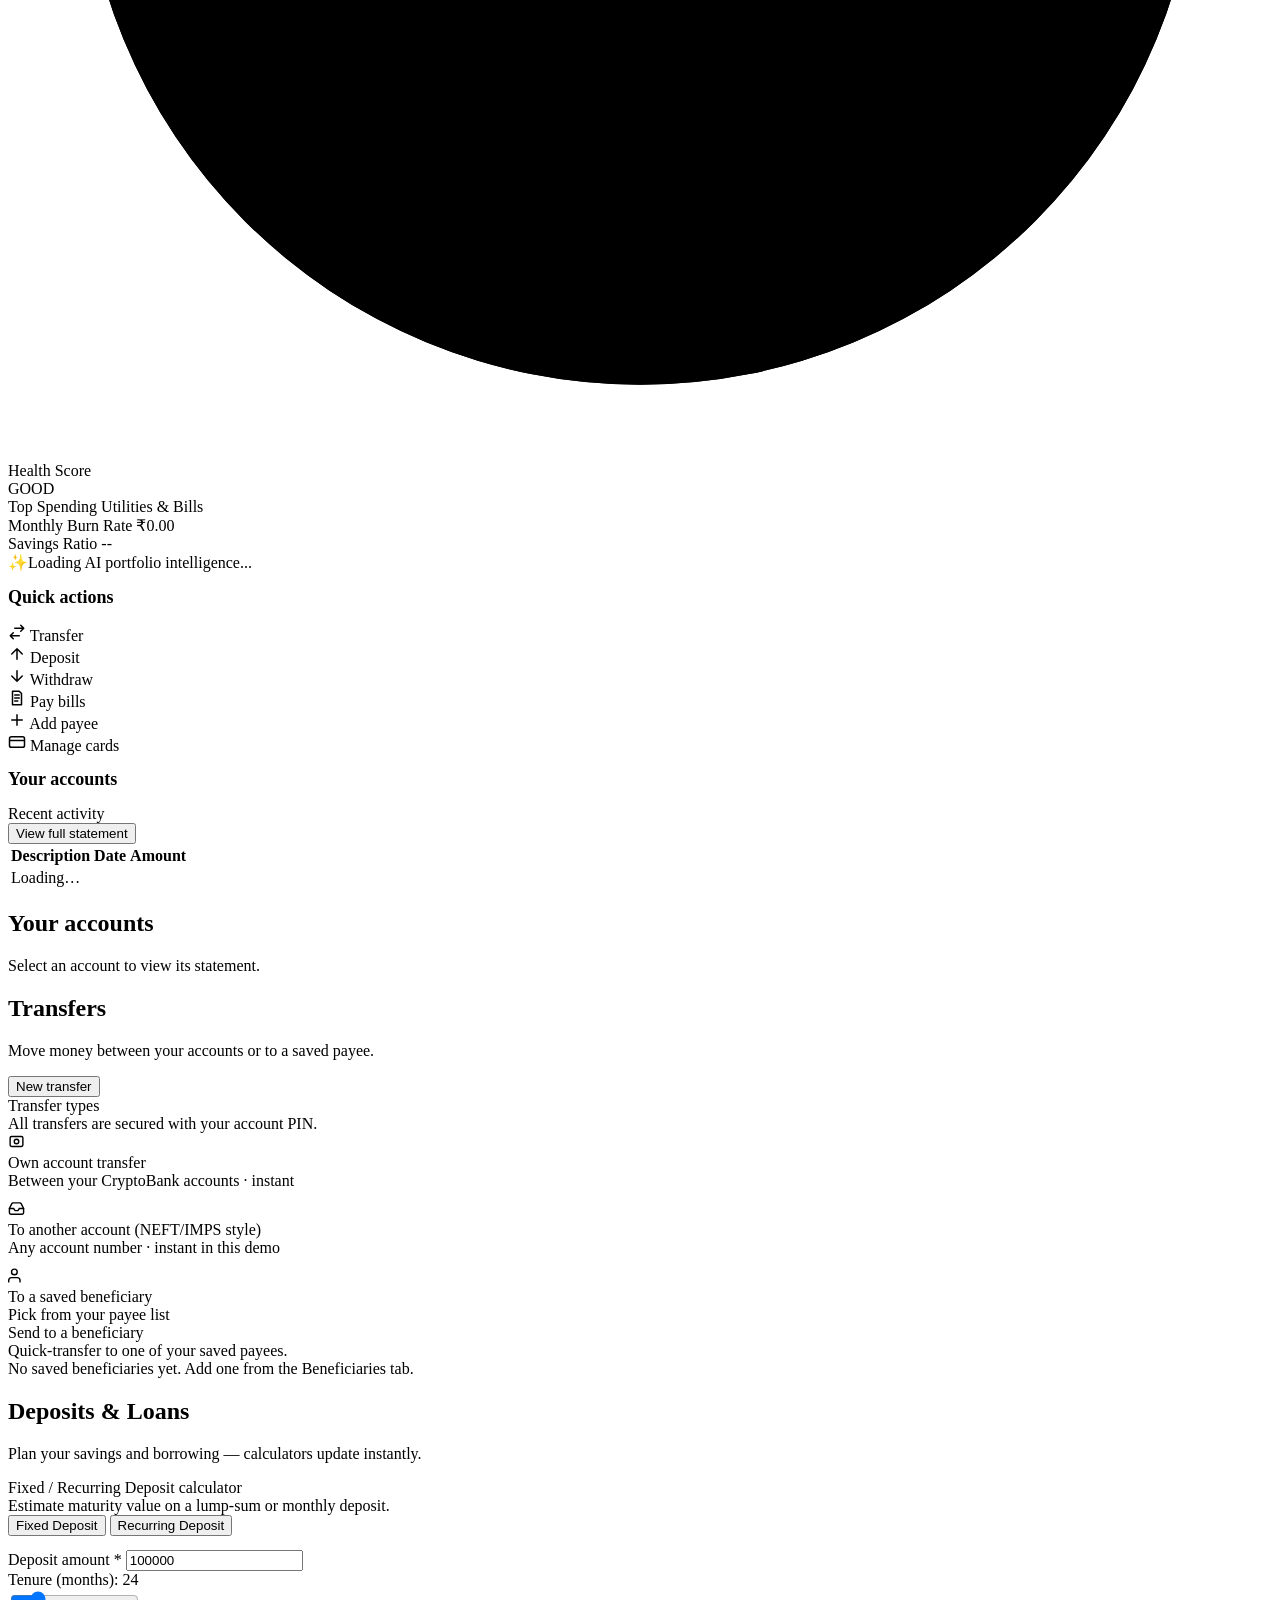
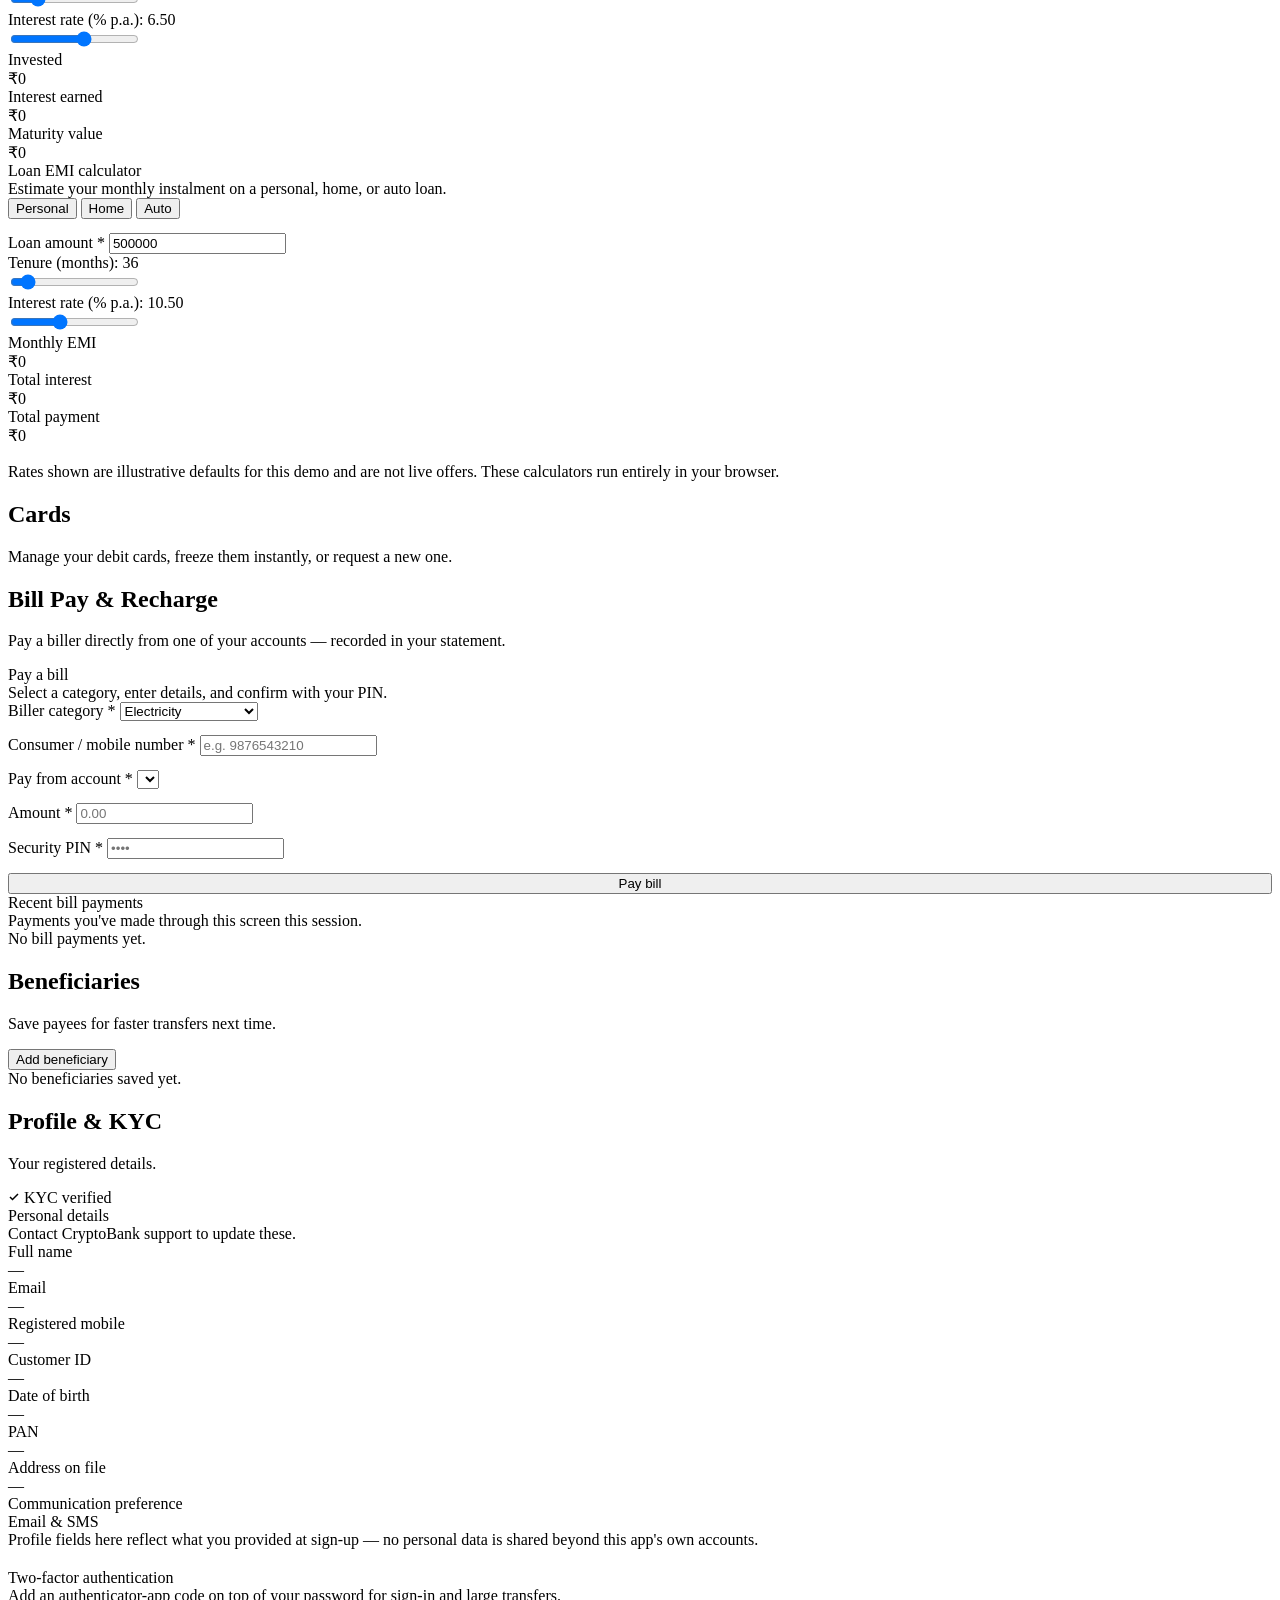
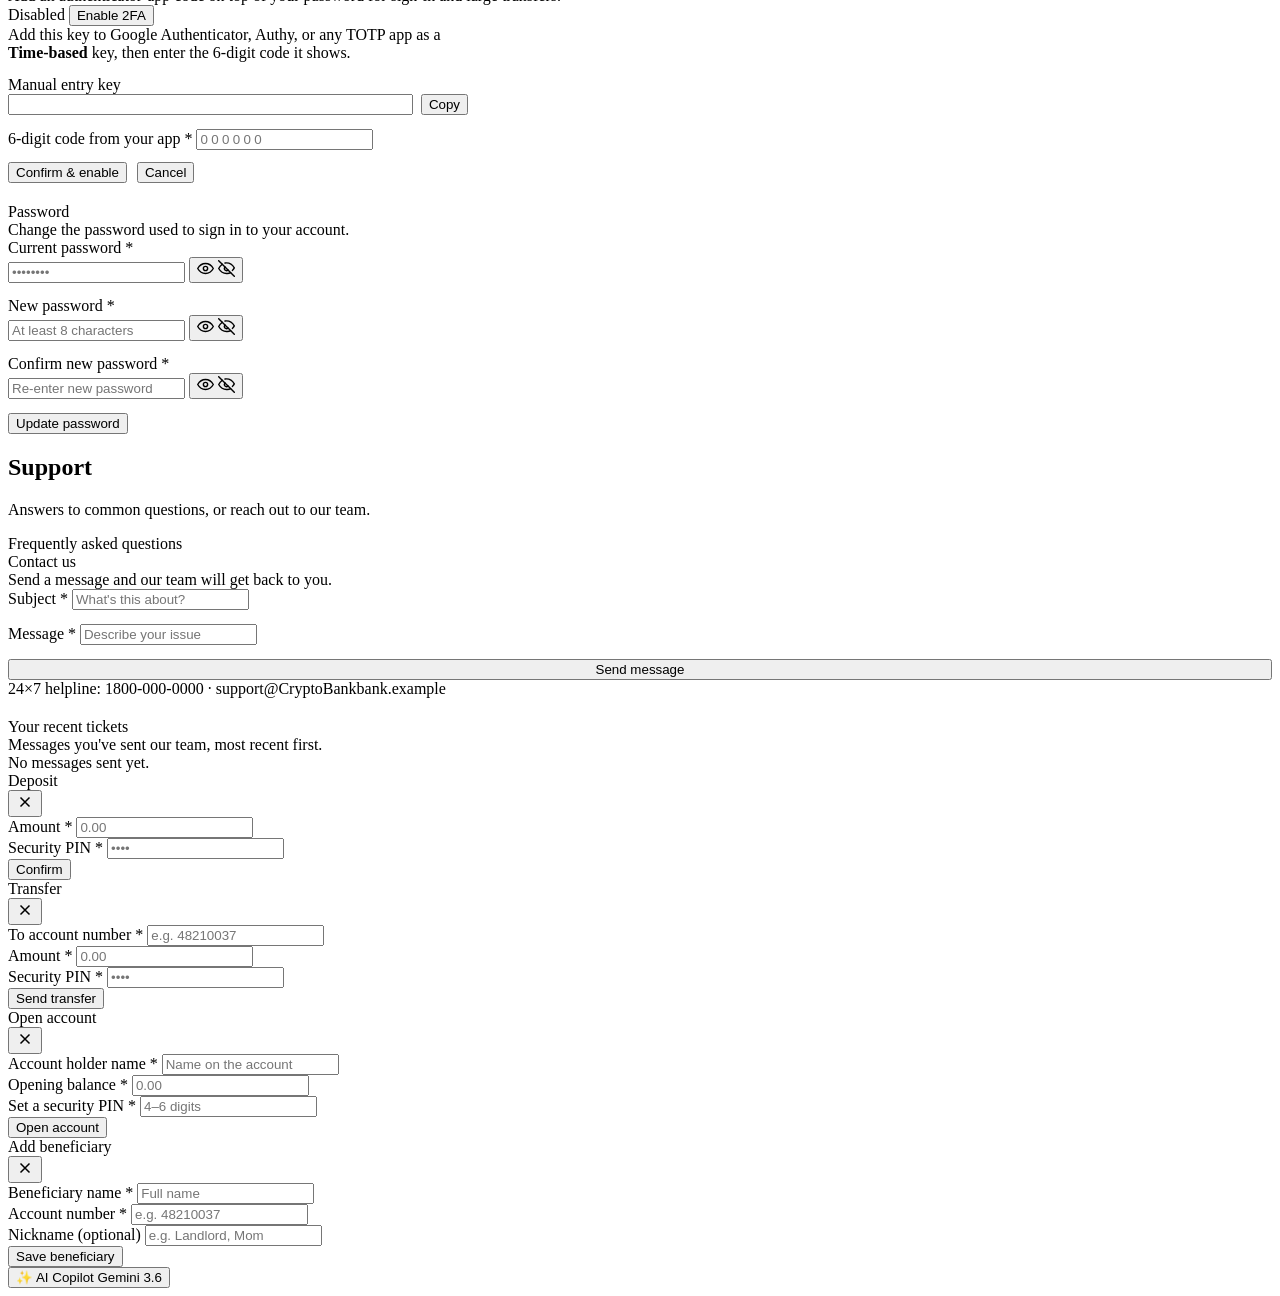
==== commit 1185bcee: "feat(frontend): integrate AI Copilot floating drawer, health score card, and risk shield" ====
--- a/src/main/resources/static/index.html
+++ b/src/main/resources/static/index.html
@@ -149,6 +149,55 @@
             <button class="btn btn--primary btn--sm" data-goto="deposits">Explore deposits</button>
           </div>
 
+          <!-- AI Financial Health & Spending Insights Card -->
+          <div class="ai-insight-card">
+            <div class="ai-insight-card__header">
+              <div class="ai-insight-card__title-box">
+                <span class="ai-spark-badge">
+                  <svg width="12" height="12" viewBox="0 0 24 24" fill="currentColor"><path d="M12 2l2.4 7.2L22 12l-7.6 2.8L12 22l-2.4-7.2L2 12l7.6-2.8z"/></svg>
+                  Gemini 3.6 Flash Intelligence
+                </span>
+                <h2 class="ai-insight-card__title">Financial Health &amp; Spending Analytics</h2>
+              </div>
+              <button class="btn btn--ghost btn--sm" id="refreshAiInsightsBtn" title="Re-analyze with Gemini">
+                <svg width="13" height="13" viewBox="0 0 24 24" fill="none" stroke="currentColor" stroke-width="2"><path d="M21.5 2v6h-6M2.5 22v-6h6M2 11.5a10 10 0 0 1 18.8-4.3M22 12.5a10 10 0 0 1-18.8 4.2"/></svg>
+                Refresh AI
+              </button>
+            </div>
+            <div class="ai-insight-grid">
+              <div class="ai-score-box">
+                <div class="ai-score-ring">
+                  <svg viewBox="0 0 36 36" class="circular-chart">
+                    <path class="circle-bg" d="M18 2.0845 a 15.9155 15.9155 0 0 1 0 31.831 a 15.9155 15.9155 0 0 1 0 -31.831"/>
+                    <path id="aiScoreCircle" class="circle" stroke-dasharray="82, 100" d="M18 2.0845 a 15.9155 15.9155 0 0 1 0 31.831 a 15.9155 15.9155 0 0 1 0 -31.831"/>
+                    <text x="18" y="20.35" class="percentage" id="aiScoreVal">82</text>
+                  </svg>
+                </div>
+                <div class="ai-score-meta">
+                  <div class="ai-score-label">Health Score</div>
+                  <div class="ai-score-grade" id="aiScoreGrade">GOOD</div>
+                </div>
+              </div>
+              <div class="ai-metrics-list">
+                <div class="ai-metric-item">
+                  <span class="ai-metric-lbl">Top Spending</span>
+                  <span class="ai-metric-val" id="aiTopCategory">Utilities &amp; Bills</span>
+                </div>
+                <div class="ai-metric-item">
+                  <span class="ai-metric-lbl">Monthly Burn Rate</span>
+                  <span class="ai-metric-val" id="aiBurnRate">₹0.00</span>
+                </div>
+                <div class="ai-metric-item">
+                  <span class="ai-metric-lbl">Savings Ratio</span>
+                  <span class="ai-metric-val" id="aiSavingsRatio">--</span>
+                </div>
+              </div>
+            </div>
+            <div class="ai-bullets-box" id="aiBulletsList">
+              <div class="ai-bullet"><span class="ai-bullet-ic">✨</span><span>Loading AI portfolio intelligence...</span></div>
+            </div>
+          </div>
+
           <div class="row-between" style="margin-bottom:12px">
             <h2 class="section-title" style="font-size:18px">Quick actions</h2>
           </div>
@@ -667,6 +716,16 @@
           <input name="totpCode" class="mono" inputmode="numeric" maxlength="6" placeholder="000000" style="letter-spacing:.25em" />
           <span class="field__error" data-error="totpCode"></span>
         </div>
+
+        <!-- AI Transfer Fraud & Risk Anomaly Assessment Shield -->
+        <div class="ai-risk-banner" id="transferRiskBanner" hidden>
+          <div class="ai-risk-banner__header">
+            <span class="ai-risk-badge" id="aiRiskBadge">LOW RISK</span>
+            <span class="ai-risk-score" id="aiRiskScore">Risk Score: 15/100</span>
+          </div>
+          <div class="ai-risk-banner__desc" id="aiRiskDesc">Normal transfer activity consistent with historical patterns.</div>
+        </div>
+
         <button type="submit" class="btn btn--primary btn--block" id="transferSubmit">Send transfer</button>
       </form>
     </div>
@@ -728,6 +787,52 @@
   </div>
 
   <div class="toasts" id="toasts" role="status" aria-live="polite"></div>
+
+  <!-- Floating AI Copilot Trigger -->
+  <button class="ai-copilot-trigger" id="aiCopilotTrigger" aria-label="Open AI Financial Copilot" title="Ask CryptoBank Copilot">
+    <span class="ai-copilot-trigger__spark">✨</span>
+    <span class="ai-copilot-trigger__text">AI Copilot</span>
+    <span class="ai-copilot-trigger__badge">Gemini 3.6</span>
+  </button>
+
+  <!-- AI Copilot Chat Drawer / Window -->
+  <div class="ai-chat-drawer" id="aiChatDrawer" role="dialog" aria-modal="true" aria-label="AI Financial Copilot" hidden>
+    <div class="ai-chat-drawer__header">
+      <div class="ai-chat-drawer__brand">
+        <span class="ai-spark-icon">✨</span>
+        <div>
+          <div class="ai-chat-drawer__title">CryptoBank Copilot</div>
+          <div class="ai-chat-drawer__sub">Powered by Gemini 3.6 Flash · Grounded Financial Intelligence</div>
+        </div>
+      </div>
+      <button class="ai-chat-drawer__close" id="aiChatClose" aria-label="Close AI Chat">✕</button>
+    </div>
+
+    <div class="ai-chat-drawer__body" id="aiChatMessages">
+      <div class="ai-msg ai-msg--bot">
+        <div class="ai-msg__bubble">
+          <p>👋 Hello! I'm your <b>CryptoBank AI Copilot</b>, powered by Google Gemini 3.6 Flash.</p>
+          <p>I can analyze your spending, estimate if you can afford big purchases, or suggest personalized savings strategies grounded in your real banking ledger.</p>
+        </div>
+      </div>
+    </div>
+
+    <!-- Quick suggestion chips -->
+    <div class="ai-chips-rail" id="aiChipsRail">
+      <button type="button" class="ai-chip" data-prompt="Analyze my recent spending habits">📊 Spending analysis</button>
+      <button type="button" class="ai-chip" data-prompt="Can I afford a ₹15,000 purchase right now?">💡 Affordability check</button>
+      <button type="button" class="ai-chip" data-prompt="How can I optimize my savings this month?">💰 Savings optimization</button>
+      <button type="button" class="ai-chip" data-prompt="What is my monthly burn rate?">🔥 Monthly burn rate</button>
+    </div>
+
+    <form class="ai-chat-drawer__footer" id="aiChatForm">
+      <input type="text" id="aiChatInput" class="ai-chat-input" placeholder="Ask financial question... (e.g. Can I afford ₹5,000 loan EMI?)" autocomplete="off" maxlength="500" required />
+      <button type="submit" class="btn btn--primary btn--sm" id="aiChatSendBtn" aria-label="Send">
+        <svg width="15" height="15" viewBox="0 0 24 24" fill="none" stroke="currentColor" stroke-width="2.5" stroke-linecap="round" stroke-linejoin="round"><path d="M22 2 11 13M22 2l-7 20-4-9-9-4 20-7z"/></svg>
+      </button>
+    </form>
+  </div>
+
   <script src="/js/app.js"></script>
 </body>
 </html>
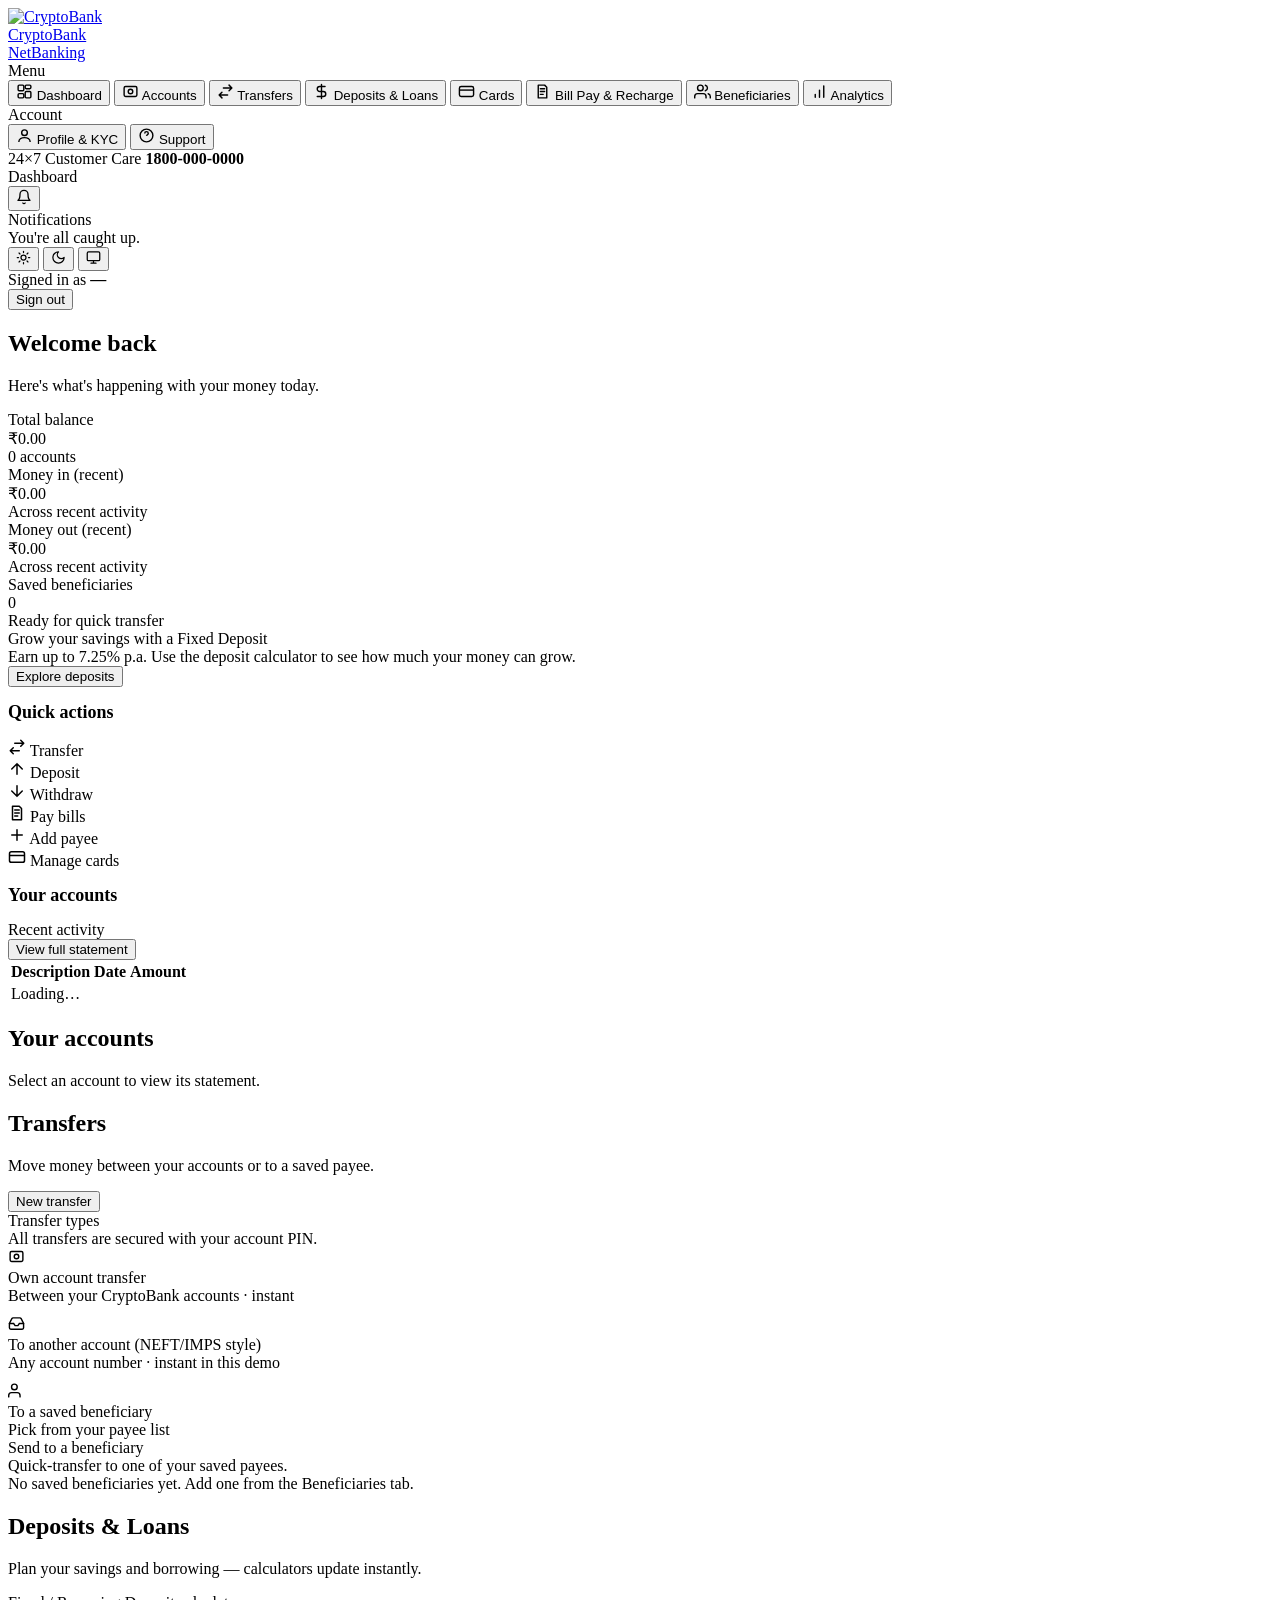
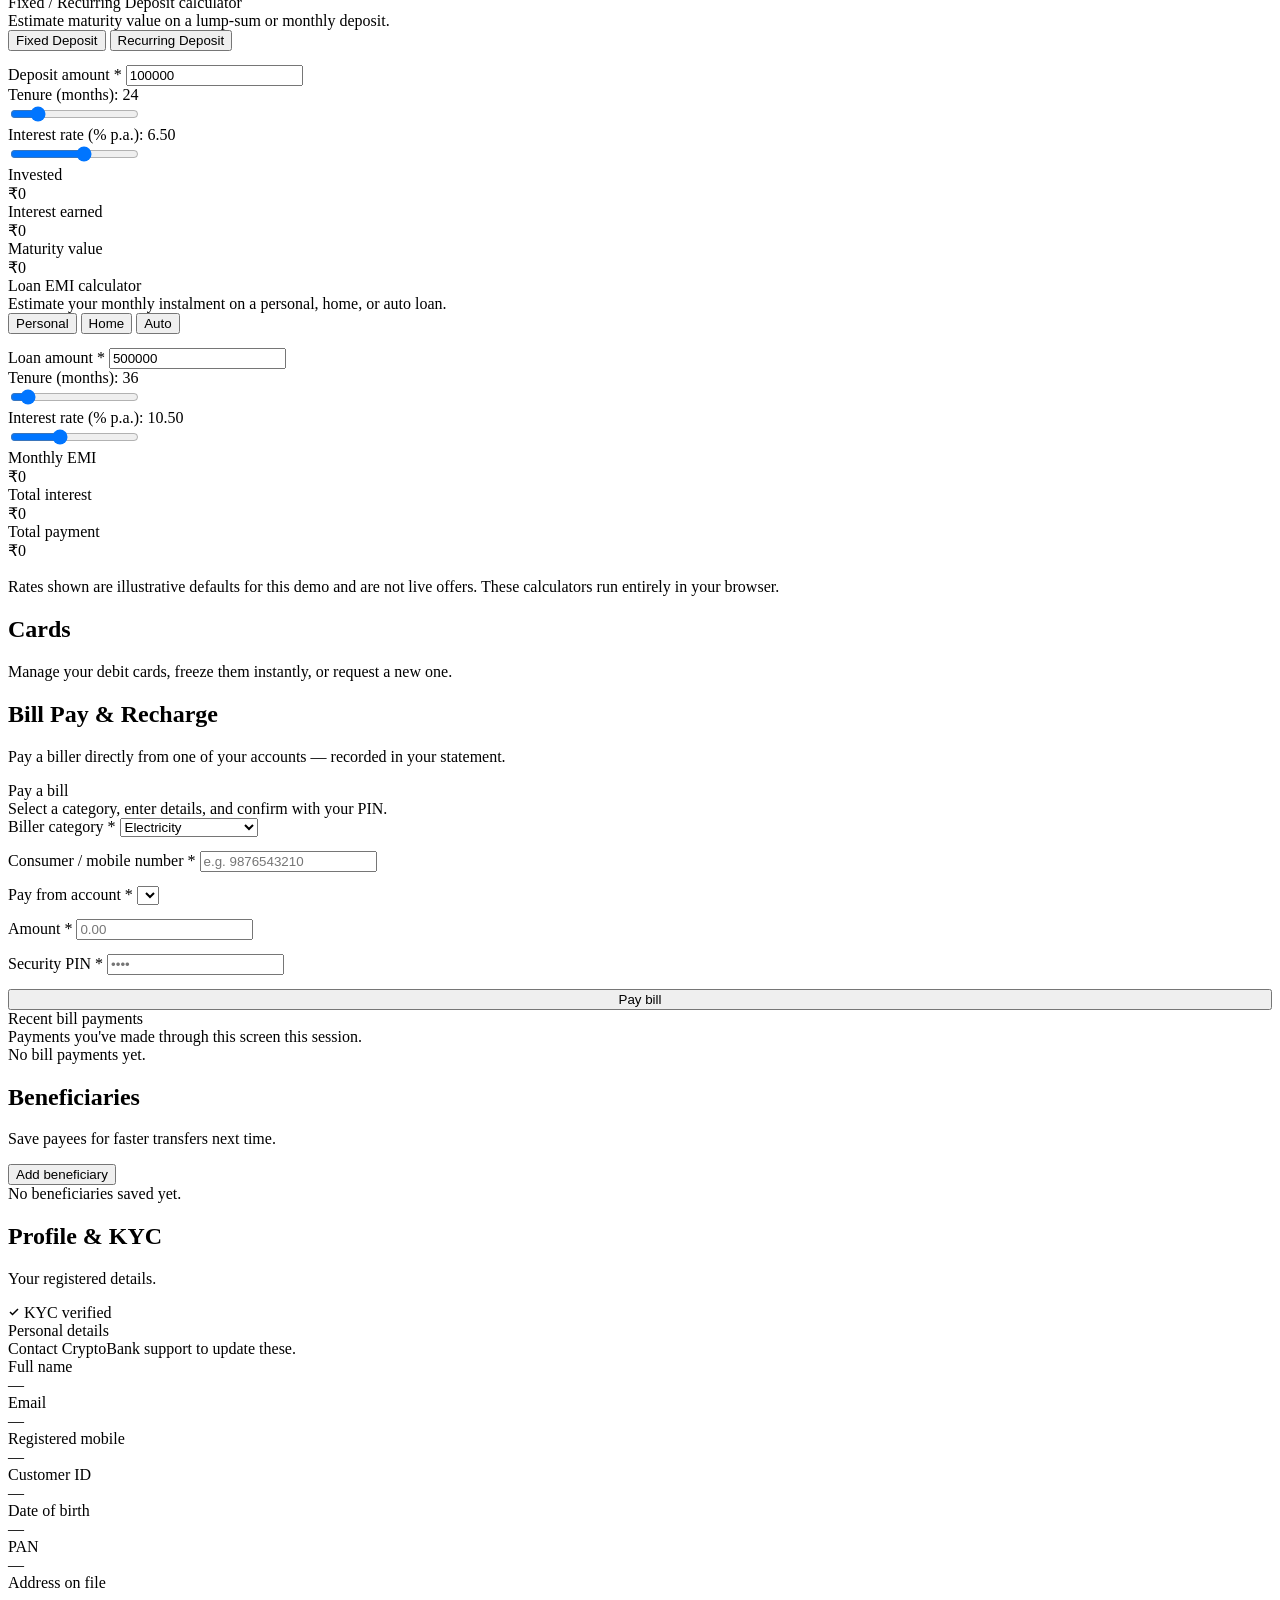
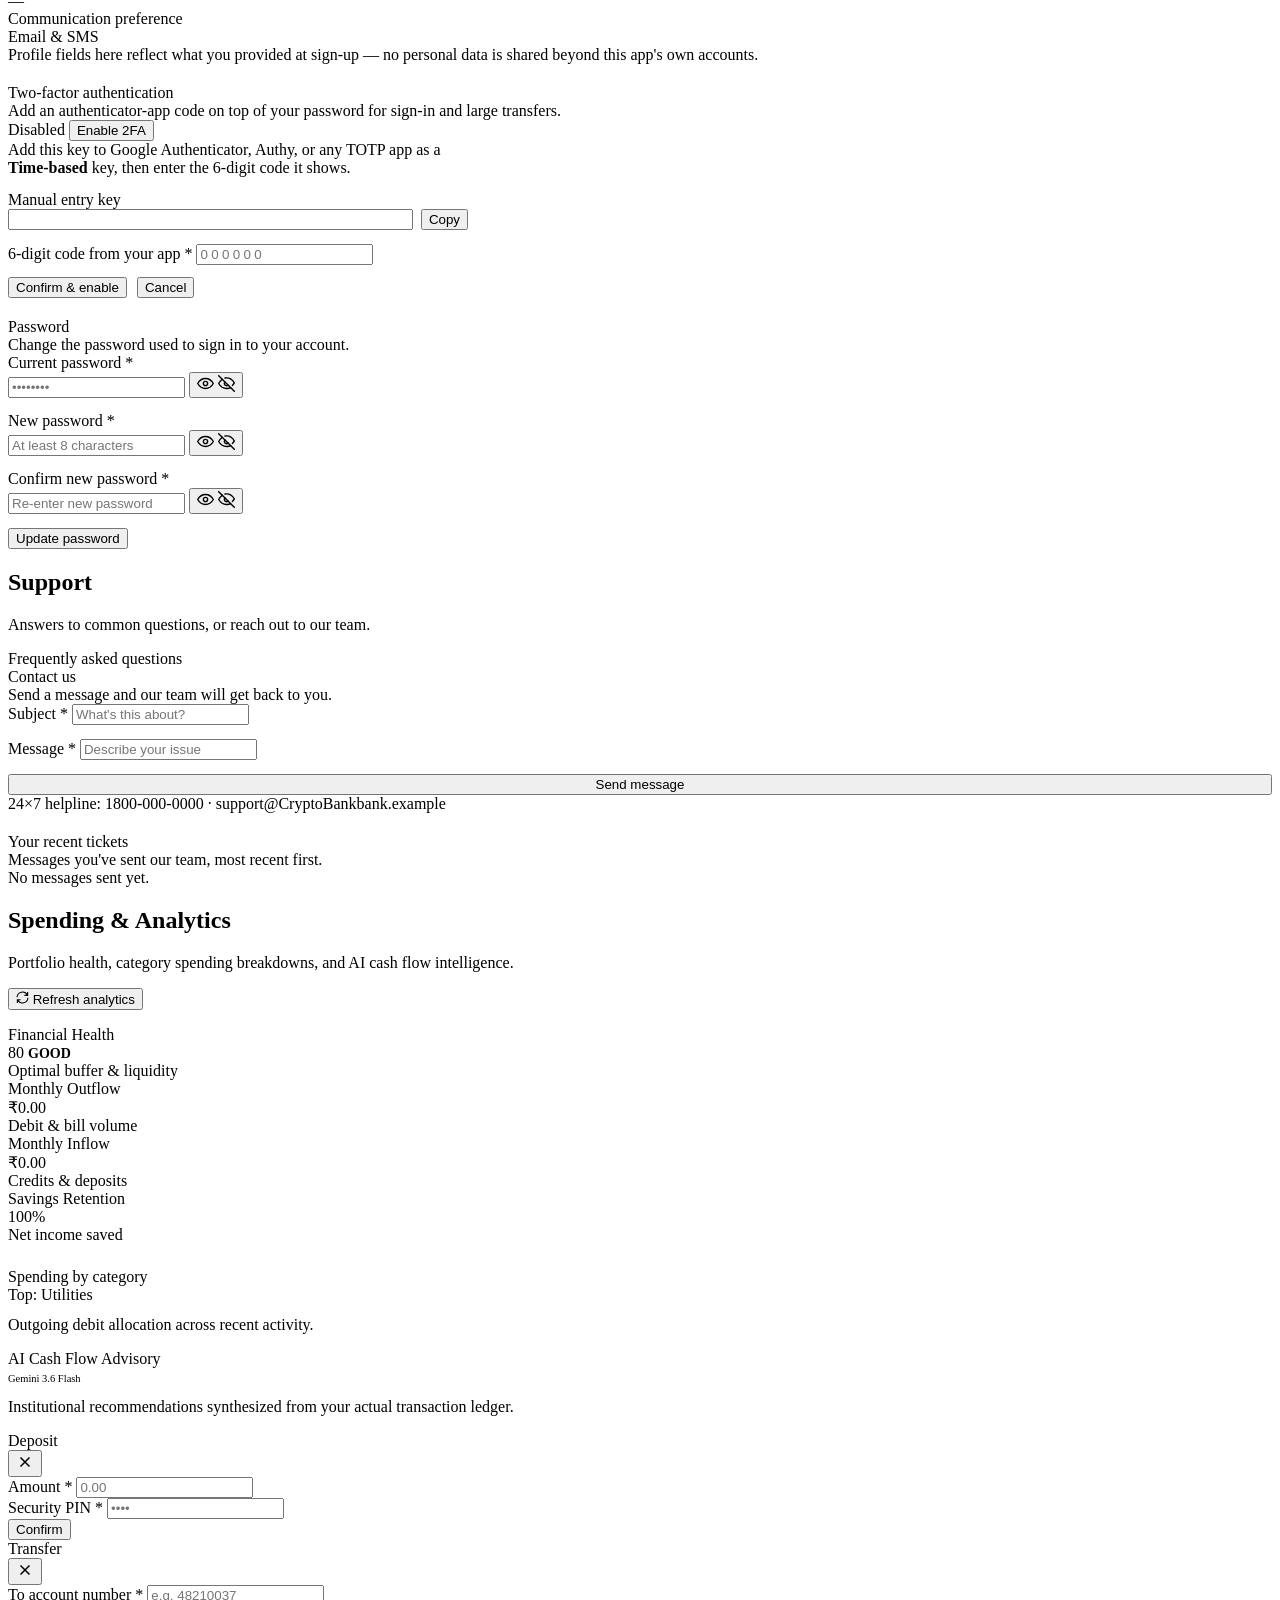
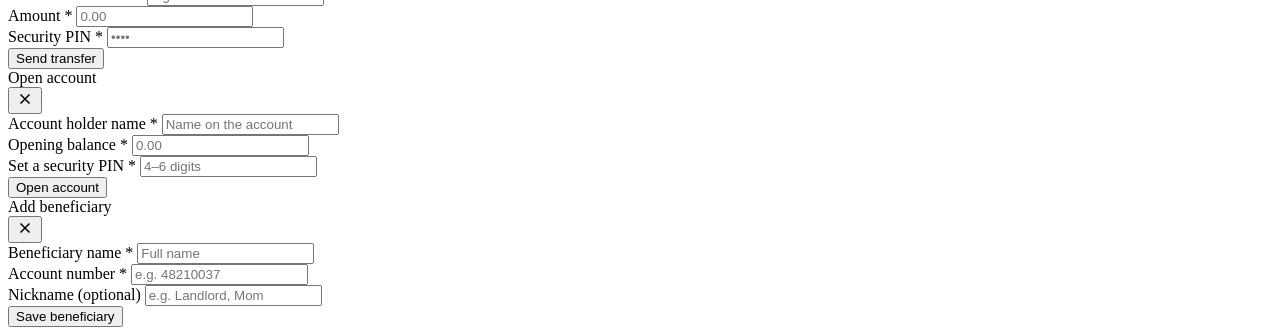
==== commit ef249f9e: "feat(analytics): replace chatbot with dedicated Spending & Analytics view and institutional transfer" ====
--- a/src/main/resources/static/index.html
+++ b/src/main/resources/static/index.html
@@ -54,6 +54,10 @@
           <svg width="17" height="17" viewBox="0 0 24 24" fill="none" stroke="currentColor" stroke-width="2" stroke-linecap="round" stroke-linejoin="round"><path d="M17 21v-2a4 4 0 0 0-4-4H5a4 4 0 0 0-4 4v2"/><circle cx="9" cy="7" r="4"/><path d="M23 21v-2a4 4 0 0 0-3-3.87M16 3.13a4 4 0 0 1 0 7.75"/></svg>
           Beneficiaries
         </button>
+        <button class="nav__item" data-view="analytics" type="button">
+          <svg width="17" height="17" viewBox="0 0 24 24" fill="none" stroke="currentColor" stroke-width="2" stroke-linecap="round" stroke-linejoin="round"><path d="M12 20V10M18 20V4M6 20v-4"/></svg>
+          Analytics
+        </button>
         <div class="nav__group-label">Account</div>
         <button class="nav__item" data-view="profile" type="button">
           <svg width="17" height="17" viewBox="0 0 24 24" fill="none" stroke="currentColor" stroke-width="2"><circle cx="12" cy="8" r="4"/><path d="M4 21c0-4 4-6 8-6s8 2 8 6"/></svg>
@@ -147,55 +151,6 @@
               <div class="promo-banner__sub">Earn up to 7.25% p.a. Use the deposit calculator to see how much your money can grow.</div>
             </div>
             <button class="btn btn--primary btn--sm" data-goto="deposits">Explore deposits</button>
-          </div>
-
-          <!-- AI Financial Health & Spending Insights Card -->
-          <div class="ai-insight-card">
-            <div class="ai-insight-card__header">
-              <div class="ai-insight-card__title-box">
-                <span class="ai-spark-badge">
-                  <svg width="12" height="12" viewBox="0 0 24 24" fill="currentColor"><path d="M12 2l2.4 7.2L22 12l-7.6 2.8L12 22l-2.4-7.2L2 12l7.6-2.8z"/></svg>
-                  Gemini 3.6 Flash Intelligence
-                </span>
-                <h2 class="ai-insight-card__title">Financial Health &amp; Spending Analytics</h2>
-              </div>
-              <button class="btn btn--ghost btn--sm" id="refreshAiInsightsBtn" title="Re-analyze with Gemini">
-                <svg width="13" height="13" viewBox="0 0 24 24" fill="none" stroke="currentColor" stroke-width="2"><path d="M21.5 2v6h-6M2.5 22v-6h6M2 11.5a10 10 0 0 1 18.8-4.3M22 12.5a10 10 0 0 1-18.8 4.2"/></svg>
-                Refresh AI
-              </button>
-            </div>
-            <div class="ai-insight-grid">
-              <div class="ai-score-box">
-                <div class="ai-score-ring">
-                  <svg viewBox="0 0 36 36" class="circular-chart">
-                    <path class="circle-bg" d="M18 2.0845 a 15.9155 15.9155 0 0 1 0 31.831 a 15.9155 15.9155 0 0 1 0 -31.831"/>
-                    <path id="aiScoreCircle" class="circle" stroke-dasharray="82, 100" d="M18 2.0845 a 15.9155 15.9155 0 0 1 0 31.831 a 15.9155 15.9155 0 0 1 0 -31.831"/>
-                    <text x="18" y="20.35" class="percentage" id="aiScoreVal">82</text>
-                  </svg>
-                </div>
-                <div class="ai-score-meta">
-                  <div class="ai-score-label">Health Score</div>
-                  <div class="ai-score-grade" id="aiScoreGrade">GOOD</div>
-                </div>
-              </div>
-              <div class="ai-metrics-list">
-                <div class="ai-metric-item">
-                  <span class="ai-metric-lbl">Top Spending</span>
-                  <span class="ai-metric-val" id="aiTopCategory">Utilities &amp; Bills</span>
-                </div>
-                <div class="ai-metric-item">
-                  <span class="ai-metric-lbl">Monthly Burn Rate</span>
-                  <span class="ai-metric-val" id="aiBurnRate">₹0.00</span>
-                </div>
-                <div class="ai-metric-item">
-                  <span class="ai-metric-lbl">Savings Ratio</span>
-                  <span class="ai-metric-val" id="aiSavingsRatio">--</span>
-                </div>
-              </div>
-            </div>
-            <div class="ai-bullets-box" id="aiBulletsList">
-              <div class="ai-bullet"><span class="ai-bullet-ic">✨</span><span>Loading AI portfolio intelligence...</span></div>
-            </div>
           </div>
 
           <div class="row-between" style="margin-bottom:12px">
@@ -661,6 +616,69 @@
           </div>
         </section>
 
+        <!-- ================= ANALYTICS ================= -->
+        <section class="view view-panel" data-view="analytics">
+          <div class="row-between">
+            <div>
+              <h1 class="section-title">Spending &amp; Analytics</h1>
+              <p class="section-sub">Portfolio health, category spending breakdowns, and AI cash flow intelligence.</p>
+            </div>
+            <button class="btn btn--ghost btn--sm" id="refreshAnalyticsBtn" title="Re-analyze with Gemini AI">
+              <svg width="13" height="13" viewBox="0 0 24 24" fill="none" stroke="currentColor" stroke-width="2"><path d="M21.5 2v6h-6M2.5 22v-6h6M2 11.5a10 10 0 0 1 18.8-4.3M22 12.5a10 10 0 0 1-18.8 4.2"/></svg>
+              Refresh analytics
+            </button>
+          </div>
+
+          <!-- 4 KPI Stat Grid matching Dashboard -->
+          <div class="stat-grid" style="margin-top:16px;margin-bottom:24px">
+            <div class="stat-card">
+              <div class="stat-card__label">Financial Health</div>
+              <div class="stat-card__value" id="anScoreVal">80 <span style="font-size:14px;color:var(--credit);font-weight:700" id="anScoreGrade">GOOD</span></div>
+              <div class="stat-card__meta" id="anScoreMeta">Optimal buffer &amp; liquidity</div>
+            </div>
+            <div class="stat-card">
+              <div class="stat-card__label">Monthly Outflow</div>
+              <div class="stat-card__value" id="anBurnRate"><span class="cur">₹</span>0.00</div>
+              <div class="stat-card__meta">Debit &amp; bill volume</div>
+            </div>
+            <div class="stat-card">
+              <div class="stat-card__label">Monthly Inflow</div>
+              <div class="stat-card__value" id="anInflowRate"><span class="cur">₹</span>0.00</div>
+              <div class="stat-card__meta">Credits &amp; deposits</div>
+            </div>
+            <div class="stat-card">
+              <div class="stat-card__label">Savings Retention</div>
+              <div class="stat-card__value" id="anSavingsRate">100%</div>
+              <div class="stat-card__meta">Net income saved</div>
+            </div>
+          </div>
+
+          <!-- 2-Column Institutional Analytics Grid -->
+          <div class="grid-2">
+            <div class="panel">
+              <div class="row-between" style="margin-bottom:12px">
+                <div class="panel__title">Spending by category</div>
+                <span class="status-pill status-pill--active" id="anTopCatPill">Top: Utilities</span>
+              </div>
+              <div class="panel__sub">Outgoing debit allocation across recent activity.</div>
+              <div class="category-breakdown" id="anCategoryList" style="display:flex;flex-direction:column;gap:14px;margin-top:16px">
+                <!-- Dynamically injected -->
+              </div>
+            </div>
+
+            <div class="panel">
+              <div class="row-between" style="margin-bottom:12px">
+                <div class="panel__title">AI Cash Flow Advisory</div>
+                <span class="trust-chip" style="font-size:10.5px">Gemini 3.6 Flash</span>
+              </div>
+              <div class="panel__sub">Institutional recommendations synthesized from your actual transaction ledger.</div>
+              <div id="anBulletsList" style="display:flex;flex-direction:column;gap:10px;margin-top:16px">
+                <!-- Dynamically injected -->
+              </div>
+            </div>
+          </div>
+        </section>
+
       </main>
     </div>
   </div>
@@ -788,51 +806,6 @@
 
   <div class="toasts" id="toasts" role="status" aria-live="polite"></div>
 
-  <!-- Floating AI Copilot Trigger -->
-  <button class="ai-copilot-trigger" id="aiCopilotTrigger" aria-label="Open AI Financial Copilot" title="Ask CryptoBank Copilot">
-    <span class="ai-copilot-trigger__spark">✨</span>
-    <span class="ai-copilot-trigger__text">AI Copilot</span>
-    <span class="ai-copilot-trigger__badge">Gemini 3.6</span>
-  </button>
-
-  <!-- AI Copilot Chat Drawer / Window -->
-  <div class="ai-chat-drawer" id="aiChatDrawer" role="dialog" aria-modal="true" aria-label="AI Financial Copilot" hidden>
-    <div class="ai-chat-drawer__header">
-      <div class="ai-chat-drawer__brand">
-        <span class="ai-spark-icon">✨</span>
-        <div>
-          <div class="ai-chat-drawer__title">CryptoBank Copilot</div>
-          <div class="ai-chat-drawer__sub">Powered by Gemini 3.6 Flash · Grounded Financial Intelligence</div>
-        </div>
-      </div>
-      <button class="ai-chat-drawer__close" id="aiChatClose" aria-label="Close AI Chat">✕</button>
-    </div>
-
-    <div class="ai-chat-drawer__body" id="aiChatMessages">
-      <div class="ai-msg ai-msg--bot">
-        <div class="ai-msg__bubble">
-          <p>👋 Hello! I'm your <b>CryptoBank AI Copilot</b>, powered by Google Gemini 3.6 Flash.</p>
-          <p>I can analyze your spending, estimate if you can afford big purchases, or suggest personalized savings strategies grounded in your real banking ledger.</p>
-        </div>
-      </div>
-    </div>
-
-    <!-- Quick suggestion chips -->
-    <div class="ai-chips-rail" id="aiChipsRail">
-      <button type="button" class="ai-chip" data-prompt="Analyze my recent spending habits">📊 Spending analysis</button>
-      <button type="button" class="ai-chip" data-prompt="Can I afford a ₹15,000 purchase right now?">💡 Affordability check</button>
-      <button type="button" class="ai-chip" data-prompt="How can I optimize my savings this month?">💰 Savings optimization</button>
-      <button type="button" class="ai-chip" data-prompt="What is my monthly burn rate?">🔥 Monthly burn rate</button>
-    </div>
-
-    <form class="ai-chat-drawer__footer" id="aiChatForm">
-      <input type="text" id="aiChatInput" class="ai-chat-input" placeholder="Ask financial question... (e.g. Can I afford ₹5,000 loan EMI?)" autocomplete="off" maxlength="500" required />
-      <button type="submit" class="btn btn--primary btn--sm" id="aiChatSendBtn" aria-label="Send">
-        <svg width="15" height="15" viewBox="0 0 24 24" fill="none" stroke="currentColor" stroke-width="2.5" stroke-linecap="round" stroke-linejoin="round"><path d="M22 2 11 13M22 2l-7 20-4-9-9-4 20-7z"/></svg>
-      </button>
-    </form>
-  </div>
-
   <script src="/js/app.js"></script>
 </body>
 </html>
